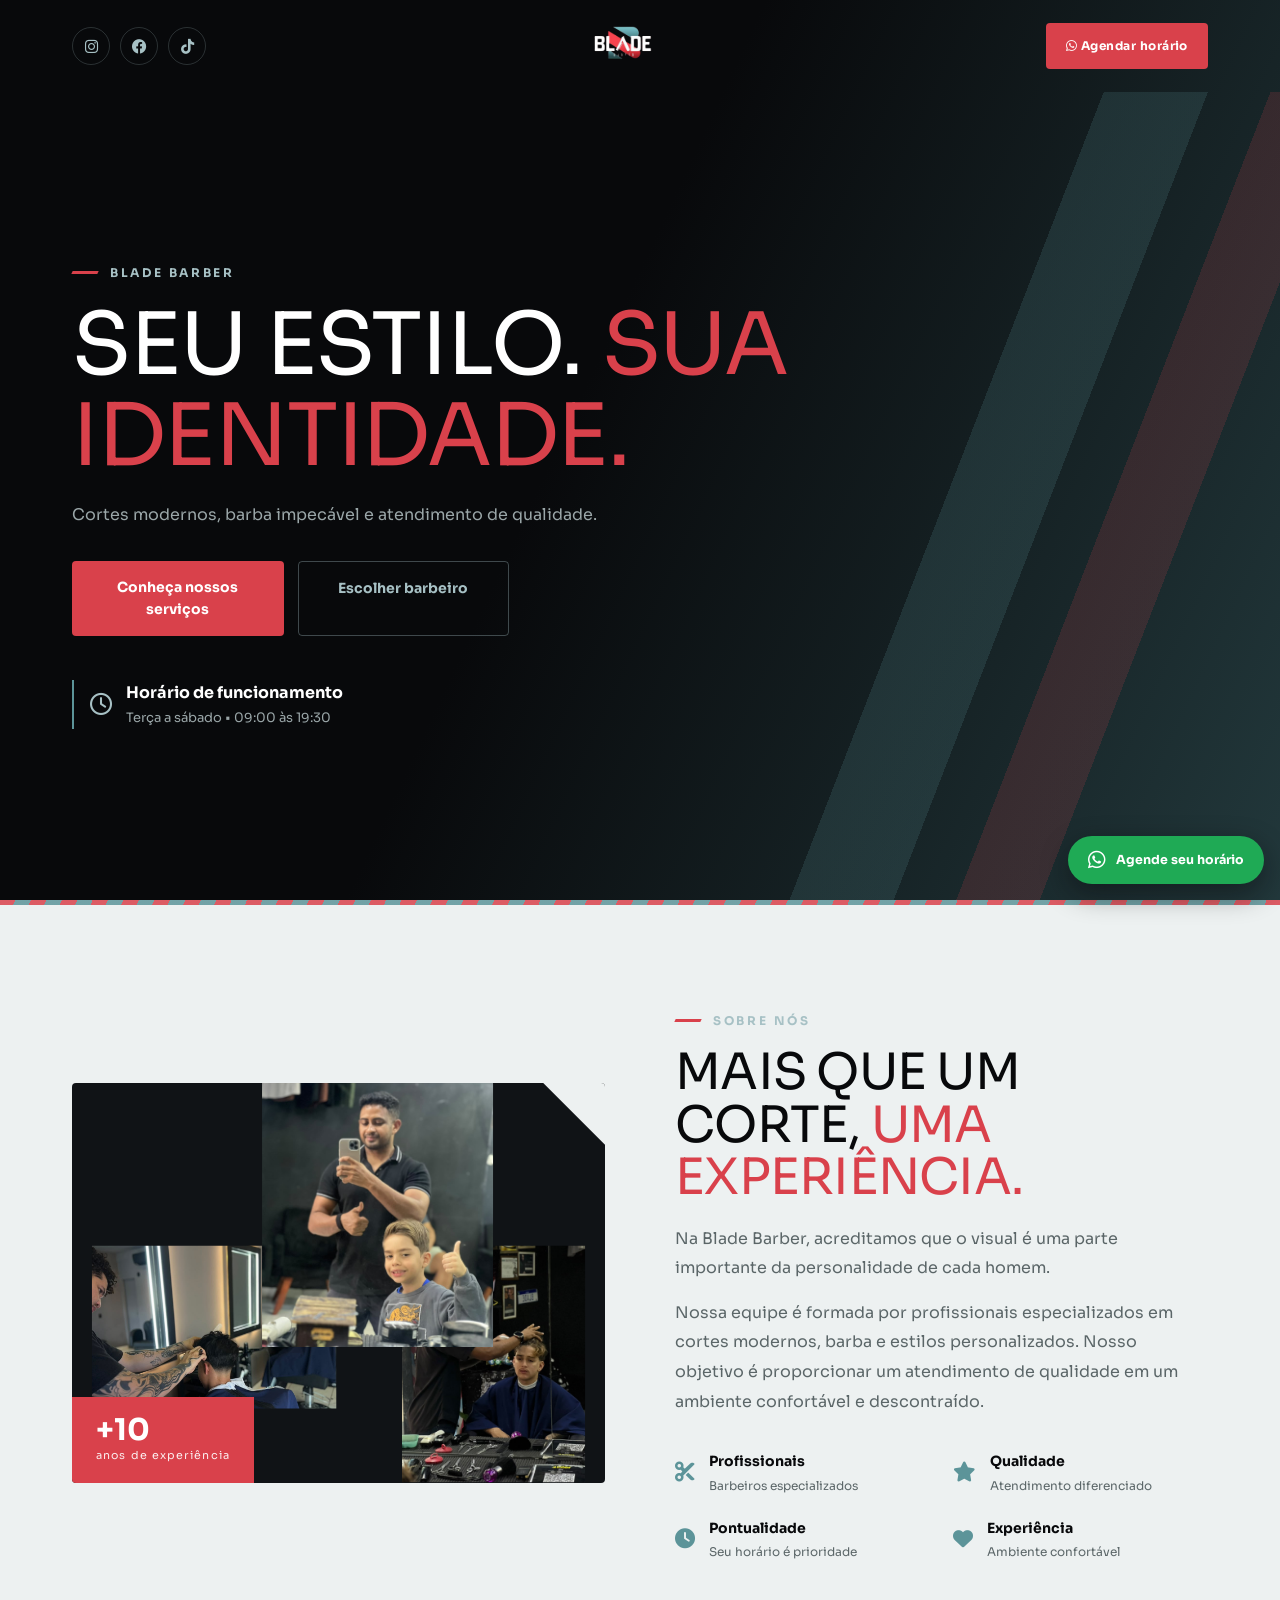
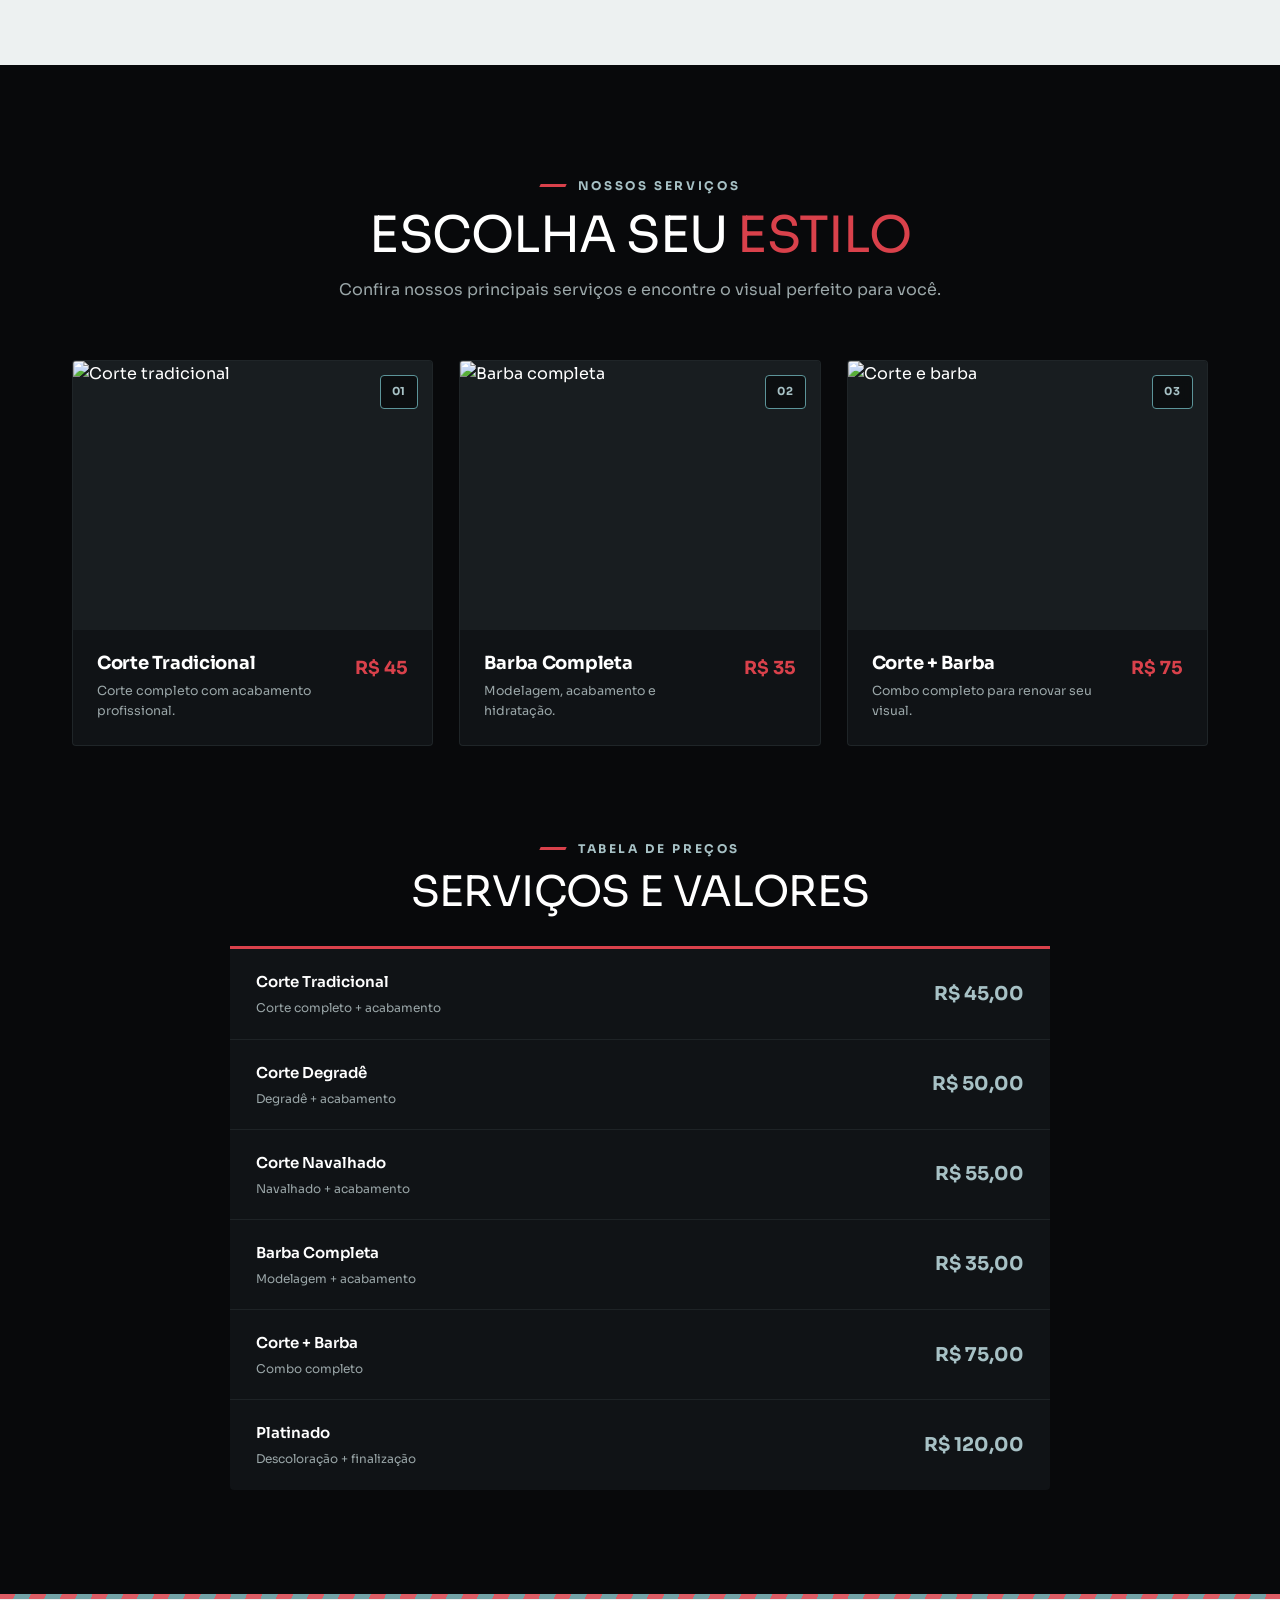
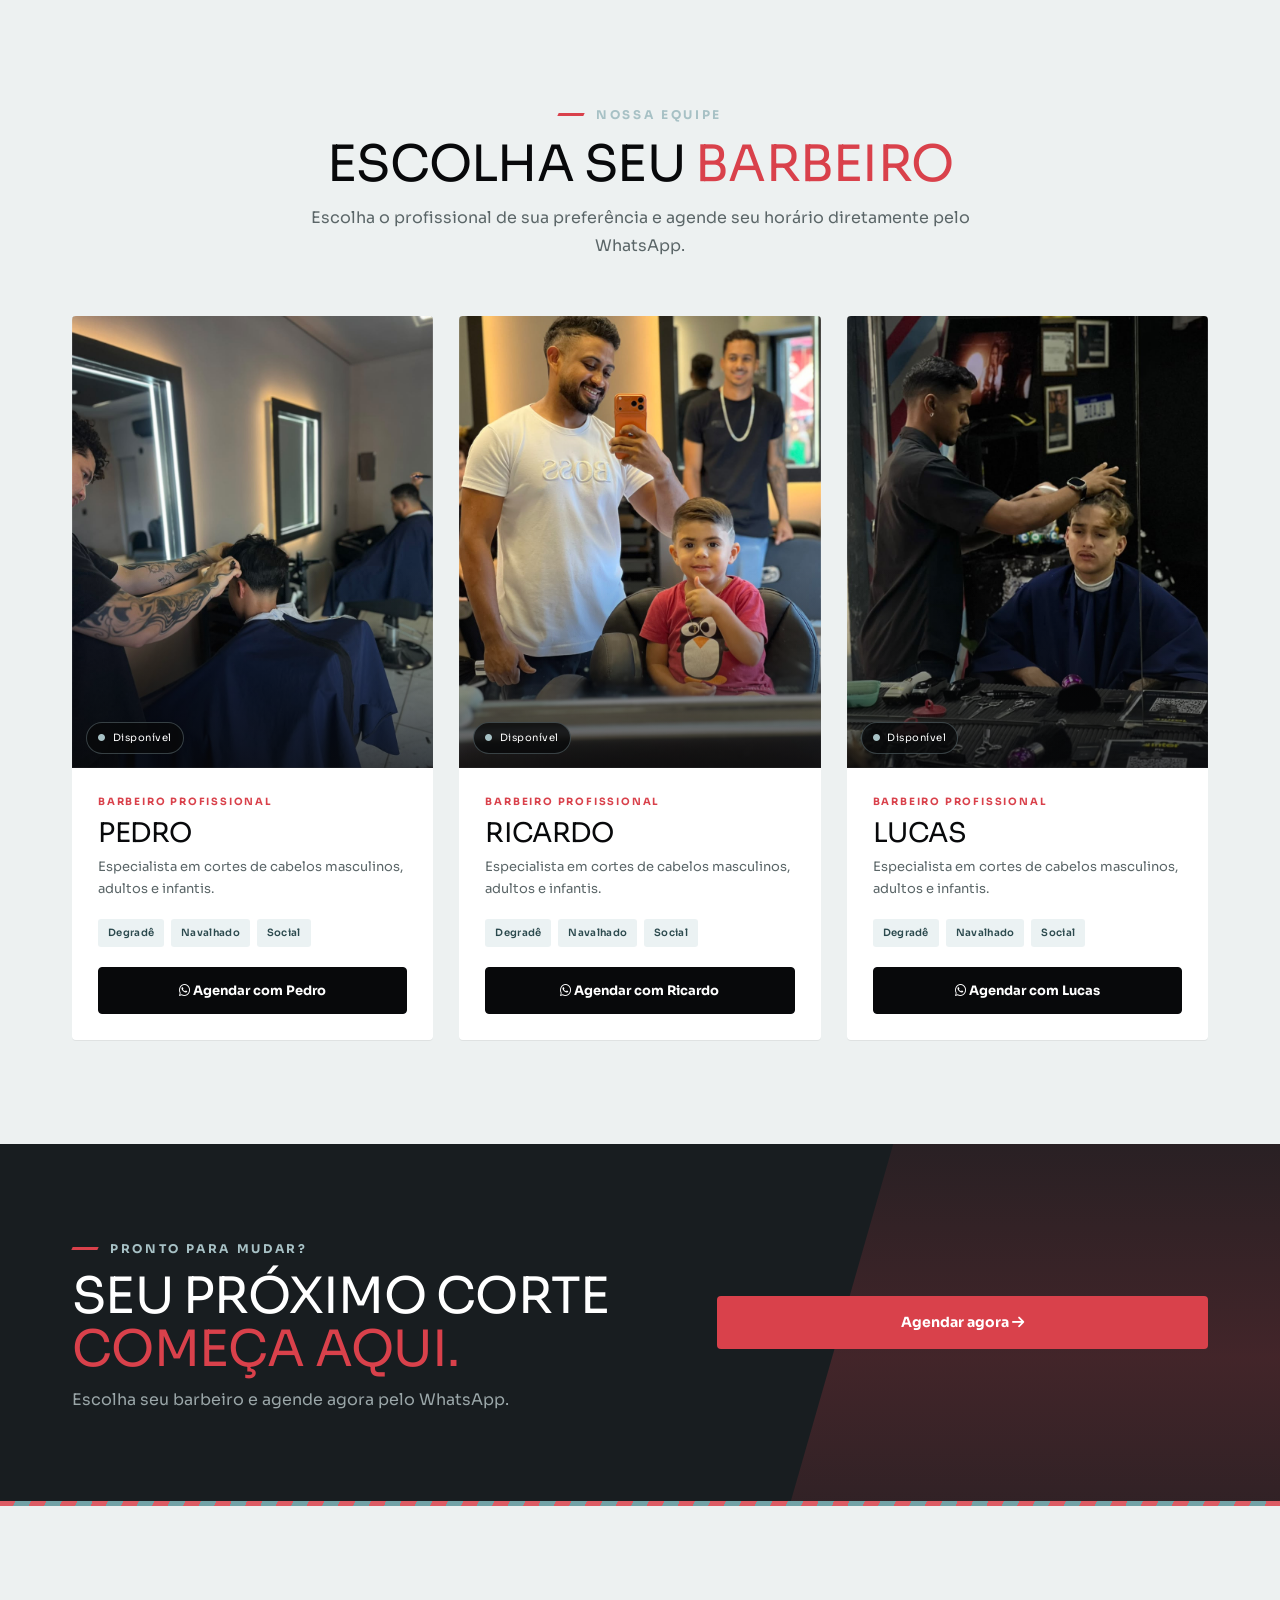
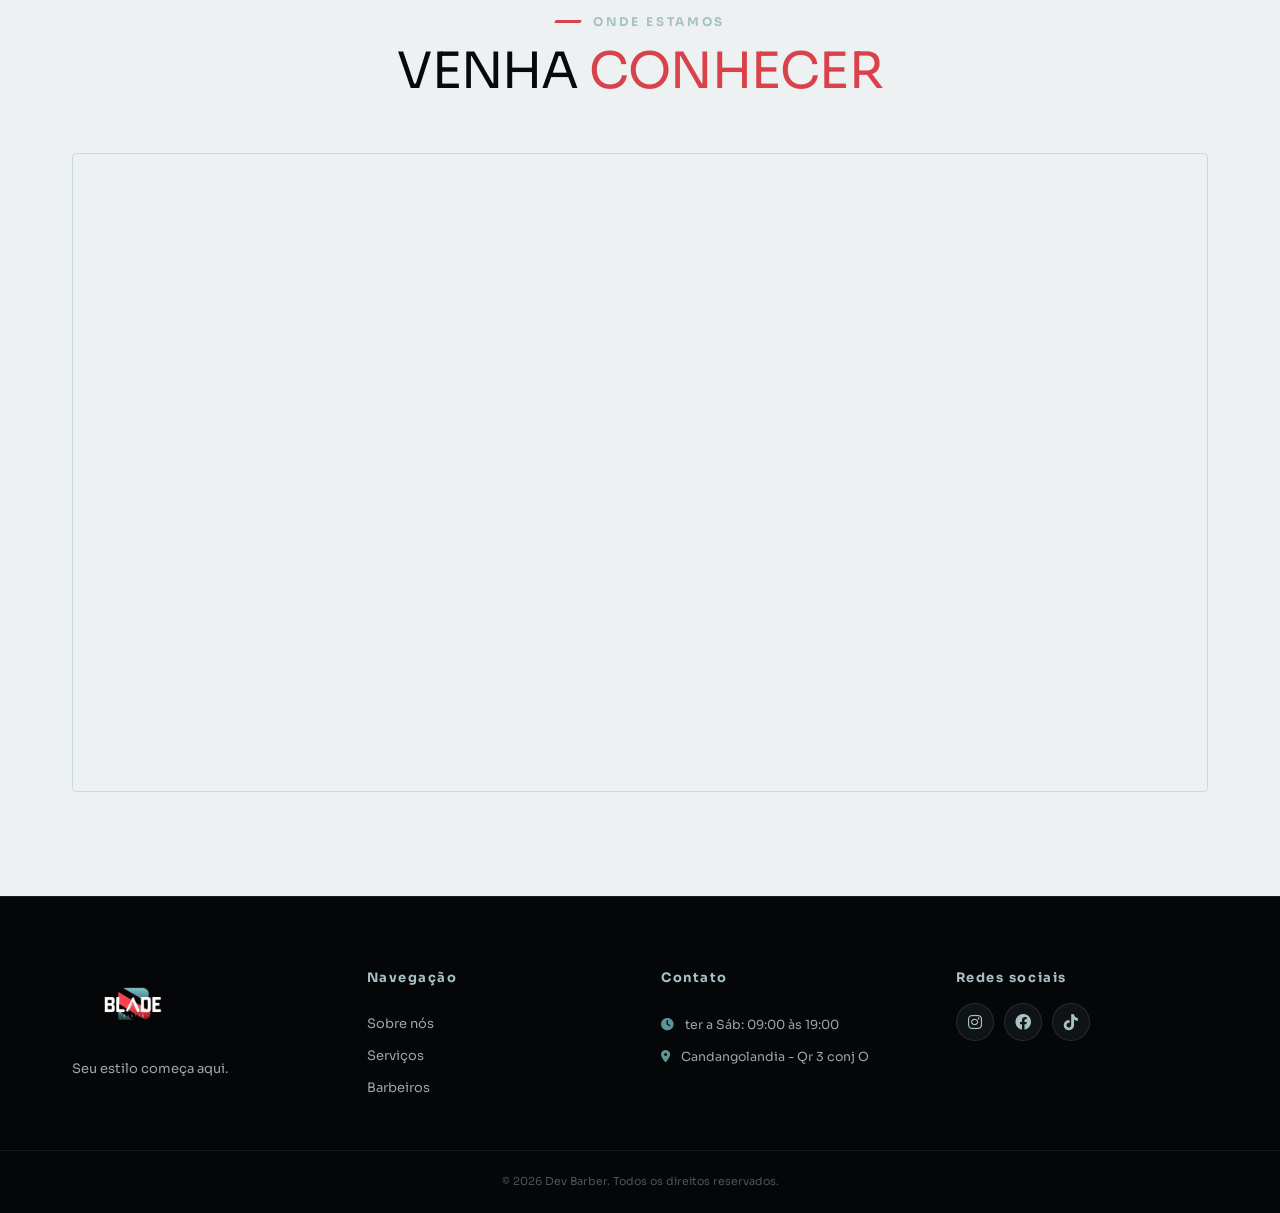
==== Barbearia/index.html @ 1ae08b5c "blade" ====
<!DOCTYPE html>
<html lang="pt-br">

<head>
    <meta charset="UTF-8">
    <meta name="viewport" content="width=device-width, initial-scale=1.0">

    <title>Blade Barber - Sua Barbearia</title>
    <link
        href="https://unpkg.com/aos@2.3.1/dist/aos.css"
        rel="stylesheet"
    >
    <link rel="preconnect" href="https://fonts.googleapis.com">
    <link rel="preconnect" href="https://fonts.gstatic.com" crossorigin>

    <link
        href="https://fonts.googleapis.com/css2?family=Sora:wght@300;400;500;600;700;800&display=swap"
        rel="stylesheet"
    >
    <link
        rel="stylesheet"
        href="https://cdnjs.cloudflare.com/ajax/libs/font-awesome/6.0.0-beta3/css/all.min.css"
    >

    <!-- CSS -->
    <link rel="stylesheet" href="style.css">
</head>

<body>

    <!-- ================= HEADER ================= -->

    <header class="bg-home">

        <nav class="header-content container">

            <!-- REDES SOCIAIS -->
            <div class="header-icons" data-aos="fade-down">

                <a href="#" aria-label="Instagram">
                    <i class="fa-brands fa-instagram"></i>
                </a>

                <a href="#" aria-label="Facebook">
                    <i class="fa-brands fa-facebook"></i>
                </a>

                <a href="#" aria-label="TikTok">
                    <i class="fa-brands fa-tiktok"></i>
                </a>

            </div>

            <!-- LOGO -->
            <div class="header-logo" data-aos="fade-down">

                <img
                    src="img/logo.svg"
                    alt="Logo Blade Barber"
                >

            </div>

            <!-- BOTÃO -->
            <a
                class="header-button"
                href="#barbeiros"
                data-aos="fade-down"
            >
                <i class="fa-brands fa-whatsapp"></i>
                Agendar horário
            </a>

        </nav>


        <!-- ================= HERO ================= -->

        <main class="hero container">

            <span
                class="hero-subtitle"
                data-aos="fade-up"
            >
                BLADE BARBER
            </span>

            <h1
                data-aos="fade-up"
                data-aos-delay="150"
            >
                SEU ESTILO.
                <span>SUA IDENTIDADE.</span>
            </h1>

            <p
                data-aos="fade-up"
                data-aos-delay="250"
            >
                Cortes modernos, barba impecável e atendimento de qualidade.
            </p>

            <div
                class="hero-buttons"
                data-aos="fade-up"
                data-aos-delay="350"
            >

                <a
                    href="#servicos"
                    class="button-primary"
                >
                    Conheça nossos serviços
                </a>

                <a
                    href="#barbeiros"
                    class="button-secondary"
                >
                    Escolher barbeiro
                </a>

            </div>


            <!-- HORÁRIO -->

            <div
                class="opening-hours"
                data-aos="fade-up"
                data-aos-delay="450"
            >

                <i class="fa-regular fa-clock"></i>

                <div>

                    <strong>
                        Horário de funcionamento
                    </strong>

                    <span>
                        Terça a sábado • 09:00 às 19:30
                    </span>

                </div>

            </div>

        </main>

    </header>


    <!-- ================= SOBRE NÓS ================= -->

    <section class="about" id="sobre">

        <div class="container about-content">

            <!-- IMAGEM -->

            <div
                class="about-image"
                data-aos="fade-right"
            >

                <img
                    src="img/imagens.svg"
                    alt="Interior da Blade Barber"
                >

                <div class="about-badge">

                    <strong>+10</strong>

                    <span>
                        anos de experiência
                    </span>

                </div>

            </div>


            <!-- TEXTO -->

            <div
                class="about-description"
                data-aos="fade-left"
            >

                <span class="section-tag">
                    SOBRE NÓS
                </span>

                <h2>
                    Mais que um corte,
                    <span>uma experiência.</span>
                </h2>

                <p>
                    Na Blade Barber, acreditamos que o visual é uma parte
                    importante da personalidade de cada homem.
                </p>

                <p>
                    Nossa equipe é formada por profissionais especializados
                    em cortes modernos, barba e estilos personalizados.
                    Nosso objetivo é proporcionar um atendimento de qualidade
                    em um ambiente confortável e descontraído.
                </p>


                <!-- BENEFÍCIOS -->

                <div class="about-features">

                    <div class="feature">

                        <i class="fa-solid fa-scissors"></i>

                        <div>
                            <strong>Profissionais</strong>
                            <span>Barbeiros especializados</span>
                        </div>

                    </div>


                    <div class="feature">

                        <i class="fa-solid fa-star"></i>

                        <div>
                            <strong>Qualidade</strong>
                            <span>Atendimento diferenciado</span>
                        </div>

                    </div>


                    <div class="feature">

                        <i class="fa-solid fa-clock"></i>

                        <div>
                            <strong>Pontualidade</strong>
                            <span>Seu horário é prioridade</span>
                        </div>

                    </div>


                    <div class="feature">

                        <i class="fa-solid fa-heart"></i>

                        <div>
                            <strong>Experiência</strong>
                            <span>Ambiente confortável</span>
                        </div>

                    </div>

                </div>

            </div>

        </div>

    </section>


    <!-- ================= SERVIÇOS ================= -->

    <section class="services" id="servicos">

        <div class="container">

            <div
                class="section-header"
                data-aos="fade-up"
            >

                <span class="section-tag">
                    NOSSOS SERVIÇOS
                </span>

                <h2>
                    Escolha seu <span>estilo</span>
                </h2>

                <p>
                    Confira nossos principais serviços e encontre o
                    visual perfeito para você.
                </p>

            </div>


            <!-- CARDS -->

            <div class="haircuts">

                <!-- CORTE 1 -->

                <article
                    class="haircut"
                    data-aos="fade-up"
                    data-aos-delay="100"
                >

                    <div class="haircut-image">

                        <img
                            src="assets/corte1.png"
                            alt="Corte tradicional"
                        >

                        <span class="service-number">
                            01
                        </span>

                    </div>

                    <div class="haircut-info">

                        <div>

                            <h3>
                                Corte Tradicional
                            </h3>

                            <p>
                                Corte completo com acabamento profissional.
                            </p>

                        </div>

                        <strong class="price">
                            R$ 45
                        </strong>

                    </div>

                </article>


                <!-- CORTE 2 -->

                <article
                    class="haircut"
                    data-aos="fade-up"
                    data-aos-delay="200"
                >

                    <div class="haircut-image">

                        <img
                            src="assets/corte2.png"
                            alt="Barba completa"
                        >

                        <span class="service-number">
                            02
                        </span>

                    </div>

                    <div class="haircut-info">

                        <div>

                            <h3>
                                Barba Completa
                            </h3>

                            <p>
                                Modelagem, acabamento e hidratação.
                            </p>

                        </div>

                        <strong class="price">
                            R$ 35
                        </strong>

                    </div>

                </article>


                <!-- CORTE 3 -->

                <article
                    class="haircut"
                    data-aos="fade-up"
                    data-aos-delay="300"
                >

                    <div class="haircut-image">

                        <img
                            src="assets/corte3.png"
                            alt="Corte e barba"
                        >

                        <span class="service-number">
                            03
                        </span>

                    </div>

                    <div class="haircut-info">

                        <div>

                            <h3>
                                Corte + Barba
                            </h3>

                            <p>
                                Combo completo para renovar seu visual.
                            </p>

                        </div>

                        <strong class="price">
                            R$ 75
                        </strong>

                    </div>

                </article>

            </div>


            <!-- ================= TABELA DE PREÇOS ================= -->

            <div
                class="price-section"
                data-aos="fade-up"
            >

                <div class="price-header">

                    <span class="section-tag">
                        TABELA DE PREÇOS
                    </span>

                    <h2>
                        Serviços e <span>valores</span>
                    </h2>

                </div>


                <div class="price-list">

                    <div class="price-item">

                        <div>
                            <strong>Corte Tradicional</strong>
                            <span>Corte completo + acabamento</span>
                        </div>

                        <strong>
                            R$ 45,00
                        </strong>

                    </div>


                    <div class="price-item">

                        <div>
                            <strong>Corte Degradê</strong>
                            <span>Degradê + acabamento</span>
                        </div>

                        <strong>
                            R$ 50,00
                        </strong>

                    </div>


                    <div class="price-item">

                        <div>
                            <strong>Corte Navalhado</strong>
                            <span>Navalhado + acabamento</span>
                        </div>

                        <strong>
                            R$ 55,00
                        </strong>

                    </div>


                    <div class="price-item">

                        <div>
                            <strong>Barba Completa</strong>
                            <span>Modelagem + acabamento</span>
                        </div>

                        <strong>
                            R$ 35,00
                        </strong>

                    </div>


                    <div class="price-item">

                        <div>
                            <strong>Corte + Barba</strong>
                            <span>Combo completo</span>
                        </div>

                        <strong>
                            R$ 75,00
                        </strong>

                    </div>


                    <div class="price-item">

                        <div>
                            <strong>Platinado</strong>
                            <span>Descoloração + finalização</span>
                        </div>

                        <strong>
                            R$ 120,00
                        </strong>

                    </div>

                </div>

            </div>

        </div>

    </section>


    <!-- ================= BARBEIROS ================= -->

    <section class="barbers" id="barbeiros">

        <div class="container">

            <div
                class="section-header"
                data-aos="fade-up"
            >

                <span class="section-tag">
                    NOSSA EQUIPE
                </span>

                <h2>
                    Escolha seu <span>barbeiro</span>
                </h2>

                <p>
                    Escolha o profissional de sua preferência e
                    agende seu horário diretamente pelo WhatsApp.
                </p>

            </div>


            <div class="barbers-grid">


                <!-- BARBEIRO PEDRO -->

                <article
                    class="barber-card"
                    data-aos="fade-up"
                    data-aos-delay="100"
                >

                    <div class="barber-photo">

                        <img
                            src="img/pedro.svg"
                            alt="Barbeiro Pedro"
                        >

                        <span class="barber-status">
                            <i class="fa-solid fa-circle"></i>
                            Disponível
                        </span>

                    </div>


                    <div class="barber-info">

                        <span class="barber-role">
                            BARBEIRO PROFISSIONAL
                        </span>

                        <h3>
                            Pedro
                        </h3>

                        <p>
                            Especialista em cortes de cabelos masculinos, adultos e infantis.
                        </p>


                        <div class="barber-specialties">

                            <span>Degradê</span>
                            <span>Navalhado</span>
                            <span>Social</span>

                        </div>


                        <button
                            class="whatsapp-barber"
                            data-barber="Pedro Oliveira"
                            data-phone="5561999999999"
                        >

                            <i class="fa-brands fa-whatsapp"></i>

                            Agendar com Pedro

                        </button>

                    </div>

                </article>


                <!-- BARBEIRO RICARDO -->

                <article
                    class="barber-card"
                    data-aos="fade-up"
                    data-aos-delay="200"
                >

                    <div class="barber-photo">

                        <img
                            src="img/ricardo.svg"
                            alt="Barbeiro Ricardo"
                        >

                        <span class="barber-status">
                            <i class="fa-solid fa-circle"></i>
                            Disponível
                        </span>

                    </div>


                    <div class="barber-info">

                        <span class="barber-role">
                            BARBEIRO PROFISSIONAL
                        </span>

                        <h3>
                            Ricardo
                        </h3>

                        <p>
                            Especialista em cortes de cabelos masculinos, adultos e infantis.
                        </p>


                        <div class="barber-specialties">

                            <span>Degradê</span>
                            <span>Navalhado</span>
                            <span>Social</span>

                        </div>


                        <button
                            class="whatsapp-barber"
                            data-barber="Ricardo"
                            data-phone="5561988888888"
                        >

                            <i class="fa-brands fa-whatsapp"></i>

                            Agendar com Ricardo

                        </button>

                    </div>

                </article>


                <!-- BARBEIRO LUCAS -->

                <article
                    class="barber-card"
                    data-aos="fade-up"
                    data-aos-delay="300"
                >

                    <div class="barber-photo">

                        <img
                            src="img/lucas.svg"
                            alt="Barbeiro Lucas"
                        >

                        <span class="barber-status">
                            <i class="fa-solid fa-circle"></i>
                            Disponível
                        </span>

                    </div>


                    <div class="barber-info">

                        <span class="barber-role">
                            BARBEIRO PROFISSIONAL
                        </span>

                        <h3>
                            Lucas
                        </h3>

                        <p>
                            Especialista em cortes de cabelos masculinos, adultos e infantis.
                        </p>


                        <div class="barber-specialties">

                           <span>Degradê</span>
                            <span>Navalhado</span>
                            <span>Social</span>

                        </div>


                        <button
                            class="whatsapp-barber"
                            data-barber="Lucas"
                            data-phone="5561977777777"
                        >

                            <i class="fa-brands fa-whatsapp"></i>

                            Agendar com Lucas

                        </button>

                    </div>

                </article>

            </div>

        </div>

    </section>


    <!-- ================= CTA ================= -->

    <section class="cta">

        <div class="container cta-content">

            <div>

                <span class="section-tag">
                    PRONTO PARA MUDAR?
                </span>

                <h2>
                    Seu próximo corte
                    <span>começa aqui.</span>
                </h2>

                <p>
                    Escolha seu barbeiro e agende agora pelo WhatsApp.
                </p>

            </div>


            <a
                href="#barbeiros"
                class="button-primary"
            >
                Agendar agora
                <i class="fa-solid fa-arrow-right"></i>
            </a>

        </div>

    </section>


    <!-- ================= LOCALIZAÇÃO ================= -->

    <section class="location">

        <div class="container">

            <div class="section-header">

                <span class="section-tag">
                    ONDE ESTAMOS
                </span>

                <h2>
                    Venha <span>conhecer</span>
                </h2>

            </div>


            <div class="map-container">

                <iframe src="https://www.google.com/maps/embed?pb=!1m18!1m12!1m3!1d1919.0463988180907!2d-47.953640155404585!3d-15.85171932758101!2m3!1f0!2f0!3f0!3m2!1i1024!2i768!4f13.1!3m3!1m2!1s0x935a2fc8156b3ad1%3A0x22a0ad61161d2fad!2sBarbeariaBlade!5e0!3m2!1spt-BR!2sbr!4v1789928545583!5m2!1spt-BR!2sbr" width="600" height="450" style="border:0;" allowfullscreen="" loading="lazy" referrerpolicy="strict-origin-when-cross-origin"></iframe>
            </div>

        </div>

    </section>


    <!-- ================= FOOTER ================= -->

    <footer class="footer">

        <div class="footer-content container">

            <!-- MARCA -->

            <div class="footer-brand">

                <img
                    src="img/logo.svg"
                    alt="Logo Dev Barber"
                >

                <p>
                    Seu estilo começa aqui.
                </p>

            </div>


            <!-- NAVEGAÇÃO -->

            <div class="footer-links">

                <h3>
                    Navegação
                </h3>

                <a href="#sobre">
                    Sobre nós
                </a>

                <a href="#servicos">
                    Serviços
                </a>

                <a href="#barbeiros">
                    Barbeiros
                </a>

            </div>


            <!-- CONTATO -->

            <div class="footer-contact">

                <h3>
                    Contato
                </h3>

                <span>
                    <i class="fa-solid fa-clock"></i>
                    ter a Sáb: 09:00 às 19:00
                </span>

                <span>
                    <i class="fa-solid fa-location-dot"></i>
                    Candangolandia - Qr 3 conj O
                </span>

            </div>


            <!-- REDES SOCIAIS -->

            <div class="footer-social">

                <h3>
                    Redes sociais
                </h3>

                <div>

                    <a
                        href="#"
                        aria-label="Instagram"
                    >
                        <i class="fa-brands fa-instagram"></i>
                    </a>

                    <a
                        href="#"
                        aria-label="Facebook"
                    >
                        <i class="fa-brands fa-facebook"></i>
                    </a>

                    <a
                        href="#"
                        aria-label="TikTok"
                    >
                        <i class="fa-brands fa-tiktok"></i>
                    </a>

                </div>

            </div>

        </div>


        <div class="footer-bottom">

            <p>
                © 2026 Dev Barber. Todos os direitos reservados.
            </p>

        </div>

    </footer>


    <!-- ================= WHATSAPP FLUTUANTE ================= -->

    <a
        href="#barbeiros"
        class="btn-whatsapp"
        aria-label="Agendar horário"
    >

        <i class="fa-brands fa-whatsapp"></i>

        <span>
            Agende seu horário
        </span>

    </a>


    <!-- ================= AOS ================= -->

    <script src="https://unpkg.com/aos@2.3.1/dist/aos.js"></script>

    <!-- SEU JAVASCRIPT -->
    <script src="script.js"></script>

</body>

</html>
---- Barbearia/style.css ----
/* =========================================================
   BLADE BARBER — CSS
   Paleta extraída da logo: preto, teal acinzentado,
   vermelho coral e branco.

   No <head> do HTML, adicione:

   <meta name="viewport"
         content="width=device-width, initial-scale=1, viewport-fit=cover">

   <link rel="preconnect" href="https://fonts.googleapis.com">
   <link rel="preconnect" href="https://fonts.gstatic.com" crossorigin>
   <link href="https://fonts.googleapis.com/css2?family=Archivo+Black&family=Sora:wght@300;400;600;700&display=swap"
         rel="stylesheet">
========================================================= */

/* =========================
   TOKENS
========================= */

:root {
  /* Retiradas da logo */
  --preto: #08090b;        /* fundo base */
  --preto-2: #101316;      /* cards escuros */
  --carvao: #181d20;       /* elevação */
  --teal: #5c9499;         /* lâmina / forma teal */
  --teal-claro: #a7c1c5;   /* brilho da lâmina */
  --teal-escuro: #2c4a4e;
  --vermelho: #d9414b;     /* faixa vermelha */
  --vermelho-2: #a62f38;
  --branco: #ffffff;
  --claro: #edf1f1;        /* seções claras: branco com sopro de teal */
  --cinza: #9aa6a8;        /* texto secundário no escuro */
  --cinza-2: #5b6668;      /* texto secundário no claro */

  /* Aliases dos nomes antigos, pra nada quebrar */
  --azul: var(--preto);
  --azul-2: var(--preto-2);
  --cinza-claro: var(--claro);

  /* Tipografia */
  --display: "Archivo Black", "Sora", sans-serif;
  --texto: "Sora", system-ui, sans-serif;

  /* Layout */
  --gutter: clamp(16px, 5vw, 32px);
  --raio: 4px;

  /* Proporção das áreas de imagem */
  --ratio-sobre: 4 / 3;
  --ratio-corte: 4 / 3;
  --ratio-barbeiro: 4 / 5;
  --ratio-mapa: 16 / 9;
}

/* =========================
   RESET
========================= */

*,
*::before,
*::after {
  margin: 0;
  padding: 0;
  box-sizing: border-box;
}

html {
  scroll-behavior: smooth;
  -webkit-text-size-adjust: 100%;
}

body {
  font-family: var(--texto);
  font-weight: 400;
  background: var(--preto);
  color: var(--branco);
  overflow-x: hidden;
  overflow-wrap: break-word;
  line-height: 1.6;
}

h1, h2, h3 {
  font-family: var(--display);
  font-weight: 400;
  line-height: 1.05;
  letter-spacing: -0.015em;
}

img, svg, video, iframe {
  display: block;
  max-width: 100%;
}

img, video {
  height: auto;
}

a {
  text-decoration: none;
  color: inherit;
}

button {
  font-family: inherit;
}

::selection {
  background: var(--vermelho);
  color: var(--branco);
}

a:focus-visible,
button:focus-visible {
  outline: 2px solid var(--teal-claro);
  outline-offset: 3px;
}

/* =========================
   CONTAINER
========================= */

.container {
  width: min(100%, 1200px);
  margin-inline: auto;
  padding-inline: var(--gutter);
  padding-inline: max(var(--gutter), env(safe-area-inset-left), env(safe-area-inset-right));
}

/* =========================
   HEADER
========================= */

.bg-home {
  position: relative;
  min-height: 100vh;
  min-height: 100svh;
  background:
    linear-gradient(115deg, rgba(8, 9, 11, 0.94) 45%, rgba(44, 74, 78, 0.72) 100%),
    url("assets/bg.jpg") center / cover no-repeat;
}

.header-content {
  position: relative;
  z-index: 2;
  min-height: clamp(70px, 10vw, 92px);
  display: flex;
  align-items: center;
  justify-content: space-between;
  flex-wrap: wrap;
  gap: clamp(8px, 2vw, 20px);
  padding-top: env(safe-area-inset-top);
}

/* =========================
   LOGO
   A altura manda, a largura é livre:
   serve pra logo alta, larga ou quadrada.
========================= */

.header-logo {
  display: flex;
  align-items: center;
  min-width: 0;
  flex: 0 1 auto;
}

.header-logo img {
  height: clamp(36px, 8vw, 72px);
  width: auto;
  max-width: min(45vw, 220px);
  object-fit: contain;
}

/* =========================
   ICONES
========================= */

.header-icons {
  display: flex;
  align-items: center;
  gap: clamp(6px, 1.5vw, 10px);
}

.header-icons a {
  width: clamp(34px, 9vw, 38px);
  height: clamp(34px, 9vw, 38px);
  display: flex;
  align-items: center;
  justify-content: center;
  border-radius: 50%;
  border: 1px solid rgba(167, 193, 197, 0.22);
  color: var(--teal-claro);
  font-size: clamp(12px, 3vw, 15px);
  transition: color 0.25s, border-color 0.25s, background 0.25s;
}

.header-icons a:hover {
  background: var(--teal-escuro);
  border-color: var(--teal);
  color: var(--branco);
}

/* =========================
   BOTÃO HEADER
========================= */

.header-button {
  padding: clamp(10px, 2vw, 13px) clamp(12px, 3vw, 20px);
  background: var(--vermelho);
  border-radius: var(--raio);
  font-size: clamp(10px, 2.6vw, 12px);
  font-weight: 700;
  letter-spacing: 0.04em;
  white-space: nowrap;
  transition: background 0.25s;
}

.header-button:hover {
  background: var(--vermelho-2);
}

/* =========================
   HERO
========================= */

.hero {
  position: relative;
  z-index: 1;
  min-height: calc(100svh - clamp(70px, 10vw, 92px));
  display: flex;
  flex-direction: column;
  justify-content: center;
  align-items: flex-start;
  padding-block: clamp(40px, 8vw, 80px);
}

/* Lâmina: faixa diagonal da logo, discreta, atrás do texto */
.hero::before {
  content: "";
  position: absolute;
  inset: 0 -20% 0 45%;
  background: linear-gradient(
    100deg,
    transparent 0 42%,
    rgba(92, 148, 153, 0.18) 42% 52%,
    transparent 52% 58%,
    rgba(217, 65, 75, 0.16) 58% 66%,
    transparent 66%
  );
  transform: skewX(-12deg);
  pointer-events: none;
  z-index: -1;
}

/* Marca diagonal antes das legendas — eco do corte da logo */
.hero-subtitle,
.section-tag {
  display: inline-flex;
  align-items: center;
  gap: 12px;
  color: var(--teal-claro);
  font-size: clamp(11px, 2.5vw, 12px);
  font-weight: 700;
  letter-spacing: 0.22em;
}

.hero-subtitle::before,
.section-tag::before {
  content: "";
  width: 26px;
  height: 3px;
  background: var(--vermelho);
  transform: skewX(-25deg);
  flex-shrink: 0;
}

.hero h1 {
  max-width: 14ch;
  margin: 18px 0 20px;
  font-size: clamp(38px, 9vw, 86px);
  text-transform: uppercase;
}

.hero h1 span,
.section-header h2 span,
.about-description h2 span,
.cta h2 span {
  color: var(--vermelho);
}

.hero p {
  max-width: 54ch;
  color: var(--cinza);
  font-size: clamp(14px, 3.4vw, 16px);
  line-height: 1.75;
}

.hero-buttons {
  display: flex;
  gap: 14px;
  flex-wrap: wrap;
  margin-top: 32px;
}

.button-primary,
.button-secondary {
  padding: 15px 26px;
  border-radius: var(--raio);
  font-weight: 700;
  font-size: 14px;
  text-align: center;
  flex: 1 1 200px;
  transition: background 0.25s, border-color 0.25s, color 0.25s;
}

.button-primary {
  background: var(--vermelho);
  color: var(--branco);
}

.button-primary:hover {
  background: var(--vermelho-2);
}

.button-secondary {
  border: 1px solid rgba(167, 193, 197, 0.35);
  color: var(--teal-claro);
}

.button-secondary:hover {
  border-color: var(--teal-claro);
  background: rgba(92, 148, 153, 0.12);
  color: var(--branco);
}

.opening-hours {
  display: flex;
  align-items: center;
  gap: 14px;
  margin-top: clamp(28px, 5vw, 44px);
  padding-left: 16px;
  border-left: 2px solid var(--teal);
}

.opening-hours i {
  color: var(--teal-claro);
  font-size: 22px;
  flex-shrink: 0;
}

.opening-hours div {
  display: flex;
  flex-direction: column;
  gap: 3px;
}

.opening-hours span {
  color: var(--cinza);
  font-size: 13px;
}

/* Celular deitado */
@media (orientation: landscape) and (max-height: 520px) {
  .bg-home,
  .hero {
    min-height: auto;
  }
}

/* =========================
   SEÇÕES
========================= */

.about,
.services,
.barbers,
.location {
  position: relative;
  padding-block: clamp(60px, 10vw, 104px);
}

/* Fita diagonal no topo das seções: o corte da lâmina */
.about::before,
.barbers::before,
.location::before {
  content: "";
  position: absolute;
  inset: 0 0 auto 0;
  height: 5px;
  background: repeating-linear-gradient(
    115deg,
    var(--vermelho) 0 14px,
    var(--teal) 14px 28px
  );
  opacity: 0.85;
}

/* =========================
   SOBRE
========================= */

.about {
  background: var(--claro);
  color: var(--preto);
}

.about-content {
  display: grid;
  grid-template-columns: repeat(auto-fit, minmax(min(330px, 100%), 1fr));
  gap: clamp(35px, 6vw, 70px);
  align-items: center;
}

/* Imagem aceita qualquer proporção de foto */
.about-image {
  position: relative;
  width: 100%;
  aspect-ratio: var(--ratio-sobre);
  overflow: hidden;
  border-radius: var(--raio);
  background: var(--preto-2);
}

.about-image img {
  width: 100%;
  height: 100%;
  object-fit: cover;
  /* ajuste individual: <img style="--pos: center top"> */
  object-position: var(--pos, center);
}

/* Canto cortado em diagonal, igual ao mark da logo */
.about-image::after {
  content: "";
  position: absolute;
  top: -1px;
  right: -1px;
  width: clamp(60px, 12%, 110px);
  aspect-ratio: 1;
  background: var(--claro);
  clip-path: polygon(100% 0, 100% 100%, 0 0);
}

.about-badge {
  position: absolute;
  bottom: 0;
  left: 0;
  max-width: 100%;
  padding: clamp(12px, 2.5vw, 18px) clamp(16px, 3vw, 24px);
  background: var(--vermelho);
  color: var(--branco);
  display: flex;
  flex-direction: column;
  gap: 2px;
}

.about-badge strong {
  font-family: var(--display);
  font-size: clamp(22px, 5vw, 30px);
  line-height: 1;
}

.about-badge span {
  font-size: clamp(10px, 2.4vw, 11px);
  letter-spacing: 0.1em;
  opacity: 0.9;
}

.about-description h2 {
  margin: 16px 0 20px;
  font-size: clamp(28px, 6vw, 50px);
  text-transform: uppercase;
}

.about-description p {
  color: var(--cinza-2);
  line-height: 1.85;
  margin-bottom: 15px;
  max-width: 62ch;
}

.about-features {
  display: grid;
  grid-template-columns: repeat(auto-fit, minmax(min(200px, 100%), 1fr));
  gap: 22px;
  margin-top: 34px;
}

.feature {
  display: flex;
  gap: 14px;
  align-items: center;
}

.feature i {
  color: var(--teal);
  font-size: 20px;
  flex-shrink: 0;
}

.feature div {
  display: flex;
  flex-direction: column;
  gap: 3px;
  min-width: 0;
}

.feature strong {
  font-weight: 700;
  font-size: 14px;
}

.feature span {
  color: var(--cinza-2);
  font-size: 12px;
}

/* =========================
   SERVIÇOS
========================= */

.services {
  background: var(--preto);
}

.section-header {
  text-align: center;
  max-width: 660px;
  margin: 0 auto clamp(38px, 6vw, 56px);
}

.section-header h2 {
  font-size: clamp(28px, 6vw, 50px);
  margin: 14px 0;
  text-transform: uppercase;
}

.section-header p {
  color: var(--cinza);
  line-height: 1.75;
}

/* 3, 2 ou 1 coluna automaticamente */
.haircuts {
  display: grid;
  grid-template-columns: repeat(auto-fit, minmax(min(280px, 100%), 1fr));
  gap: clamp(18px, 3vw, 26px);
}

.haircut {
  background: var(--preto-2);
  border: 1px solid rgba(167, 193, 197, 0.1);
  border-radius: var(--raio);
  overflow: hidden;
  display: flex;
  flex-direction: column;
  transition: border-color 0.3s;
}

.haircut:hover {
  border-color: var(--teal);
}

.haircut-image {
  position: relative;
  width: 100%;
  aspect-ratio: var(--ratio-corte);
  overflow: hidden;
  background: var(--carvao);
}

.haircut-image img {
  width: 100%;
  height: 100%;
  object-fit: cover;
  object-position: var(--pos, center);
  transition: transform 0.6s ease;
}

.haircut:hover .haircut-image img {
  transform: scale(1.05);
}

.service-number {
  position: absolute;
  top: 14px;
  right: 14px;
  padding: 7px 11px;
  background: rgba(8, 9, 11, 0.7);
  backdrop-filter: blur(6px);
  border: 1px solid var(--teal);
  color: var(--teal-claro);
  border-radius: var(--raio);
  font-size: 11px;
  font-weight: 700;
  letter-spacing: 0.08em;
}

.haircut-info {
  padding: clamp(18px, 4vw, 24px);
  display: flex;
  flex-wrap: wrap;
  justify-content: space-between;
  align-items: flex-start;
  gap: 10px 16px;
  flex: 1;
}

.haircut-info > div {
  min-width: 0;
  flex: 1 1 180px;
}

.haircut-info h3 {
  font-family: var(--texto);
  font-weight: 700;
  font-size: clamp(16px, 4vw, 18px);
  margin-bottom: 8px;
}

.haircut-info p {
  color: var(--cinza);
  font-size: 12.5px;
  line-height: 1.6;
}

.price {
  font-family: var(--display);
  font-size: 18px;
  color: var(--vermelho);
  white-space: nowrap;
}

/* =========================
   TABELA DE PREÇOS
========================= */

.price-section {
  margin: clamp(52px, 9vw, 86px) auto 0;
  max-width: 820px;
}

.price-header {
  text-align: center;
  margin-bottom: 32px;
}

.price-header h2 {
  margin-top: 12px;
  font-size: clamp(26px, 5.5vw, 42px);
  text-transform: uppercase;
}

.price-list {
  background: var(--preto-2);
  border-top: 3px solid var(--vermelho);
  border-radius: 0 0 var(--raio) var(--raio);
  overflow: hidden;
}

.price-item {
  display: flex;
  flex-wrap: wrap;
  justify-content: space-between;
  align-items: center;
  gap: 8px 20px;
  padding: clamp(16px, 3.5vw, 21px) clamp(16px, 4vw, 26px);
  border-bottom: 1px solid rgba(167, 193, 197, 0.09);
  transition: background 0.25s;
}

.price-item:last-child {
  border-bottom: 0;
}

.price-item:hover {
  background: rgba(92, 148, 153, 0.07);
}

.price-item div {
  display: flex;
  flex-direction: column;
  gap: 4px;
  min-width: 0;
  flex: 1 1 200px;
}

.price-item div strong {
  font-weight: 600;
  font-size: 15px;
}

.price-item span {
  color: var(--cinza);
  font-size: clamp(10px, 2.6vw, 12px);
}

.price-item > strong {
  font-family: var(--display);
  font-size: 19px;
  color: var(--teal-claro);
  white-space: nowrap;
}

/* =========================
   BARBEIROS
========================= */

.barbers {
  background: var(--claro);
  color: var(--preto);
}

.barbers .section-header p {
  color: var(--cinza-2);
}

.barbers-grid {
  display: grid;
  grid-template-columns: repeat(auto-fit, minmax(min(290px, 100%), 1fr));
  gap: clamp(18px, 3vw, 26px);
}

.barber-card {
  background: var(--branco);
  border-radius: var(--raio);
  overflow: hidden;
  box-shadow: 0 1px 0 rgba(8, 9, 11, 0.06);
  display: flex;
  flex-direction: column;
}

/* Foto: retrato, paisagem ou quadrada, sempre correta */
.barber-photo {
  position: relative;
  width: 100%;
  aspect-ratio: var(--ratio-barbeiro);
  overflow: hidden;
  background: var(--preto-2);
}

.barber-photo img {
  width: 100%;
  height: 100%;
  object-fit: cover;
  /* topo priorizado: não corta o rosto */
  object-position: var(--pos, center top);
}

.barber-photo::after {
  content: "";
  position: absolute;
  inset: auto 0 0 0;
  height: 45%;
  background: linear-gradient(transparent, rgba(8, 9, 11, 0.75));
  pointer-events: none;
}

.barber-status {
  position: absolute;
  left: 14px;
  bottom: 14px;
  z-index: 1;
  max-width: calc(100% - 28px);
  padding: 7px 11px;
  background: rgba(8, 9, 11, 0.8);
  border: 1px solid rgba(167, 193, 197, 0.3);
  color: var(--branco);
  border-radius: 20px;
  font-size: 10px;
  letter-spacing: 0.05em;
  display: flex;
  align-items: center;
  gap: 7px;
}

.barber-status i {
  color: var(--teal-claro);
  font-size: 7px;
}

.barber-info {
  padding: clamp(20px, 4vw, 26px);
  display: flex;
  flex-direction: column;
  flex: 1;
}

.barber-role {
  color: var(--vermelho);
  font-size: 10px;
  font-weight: 700;
  letter-spacing: 0.18em;
}

.barber-info h3 {
  margin: 9px 0;
  font-size: clamp(21px, 5vw, 27px);
  text-transform: uppercase;
}

.barber-info p {
  color: var(--cinza-2);
  font-size: 13px;
  line-height: 1.65;
}

.barber-specialties {
  display: flex;
  flex-wrap: wrap;
  gap: 7px;
  margin: 20px 0;
}

.barber-specialties span {
  padding: 6px 10px;
  background: rgba(92, 148, 153, 0.12);
  color: var(--teal-escuro);
  border-radius: 3px;
  font-size: 10px;
  font-weight: 600;
  letter-spacing: 0.03em;
}

/* Botão WhatsApp do barbeiro: sóbrio, verde só no hover */
.whatsapp-barber {
  width: 100%;
  margin-top: auto;
  padding: 14px;
  border: 1px solid var(--preto);
  background: var(--preto);
  color: var(--branco);
  border-radius: var(--raio);
  cursor: pointer;
  font-weight: 700;
  font-size: 13px;
  transition: background 0.25s, border-color 0.25s;
}

.whatsapp-barber:hover {
  background: #1faa55;
  border-color: #1faa55;
}

/* =========================
   CTA
========================= */

.cta {
  position: relative;
  overflow: hidden;
  padding-block: clamp(58px, 9vw, 88px);
  background: var(--carvao);
}

/* Faixa diagonal vermelha no fundo */
.cta::before {
  content: "";
  position: absolute;
  inset: -40% -10% auto auto;
  width: 45%;
  height: 200%;
  background: linear-gradient(
    transparent,
    rgba(217, 65, 75, 0.22),
    transparent
  );
  transform: skewX(-16deg);
  pointer-events: none;
}

.cta-content {
  position: relative;
  display: flex;
  flex-wrap: wrap;
  justify-content: space-between;
  align-items: center;
  gap: clamp(20px, 4vw, 34px);
}

.cta-content > div {
  flex: 1 1 320px;
  min-width: 0;
}

.cta h2 {
  font-size: clamp(26px, 6vw, 50px);
  margin: 12px 0;
  text-transform: uppercase;
}

.cta p {
  color: var(--cinza);
}

/* =========================
   LOCALIZAÇÃO
========================= */

.location {
  background: var(--claro);
  color: var(--preto);
}

.map-container {
  width: 100%;
  aspect-ratio: var(--ratio-mapa);
  overflow: hidden;
  border-radius: var(--raio);
  border: 1px solid rgba(92, 148, 153, 0.25);
}

.map-container iframe {
  width: 100%;
  height: 100%;
  border: 0;
  filter: grayscale(0.35) contrast(1.05);
}

@media (max-width: 700px) {
  .map-container {
    aspect-ratio: 4 / 3;
  }
}

/* =========================
   FOOTER
========================= */

.footer {
  background: #050607;
  border-top: 1px solid rgba(167, 193, 197, 0.12);
  padding-top: clamp(50px, 8vw, 74px);
}

.footer-content {
  display: grid;
  grid-template-columns: repeat(auto-fit, minmax(min(210px, 100%), 1fr));
  gap: clamp(28px, 4vw, 42px);
  padding-bottom: clamp(35px, 6vw, 52px);
}

.footer-brand img {
  height: clamp(44px, 9vw, 72px);
  width: auto;
  max-width: min(60vw, 220px);
  object-fit: contain;
  margin-bottom: 16px;
}

.footer-brand p {
  color: var(--cinza);
  font-size: 13px;
  max-width: 42ch;
}

.footer h3 {
  font-family: var(--texto);
  font-weight: 700;
  margin-bottom: 18px;
  font-size: 13px;
  letter-spacing: 0.12em;
  color: var(--teal-claro);
}

.footer-links {
  display: flex;
  flex-direction: column;
  gap: 11px;
}

.footer-links a {
  color: var(--cinza);
  font-size: 13px;
  transition: color 0.2s;
}

.footer-links a:hover {
  color: var(--vermelho);
}

.footer-contact {
  display: flex;
  flex-direction: column;
  gap: 12px;
}

.footer-contact span {
  color: var(--cinza);
  font-size: 12.5px;
}

.footer-contact i {
  color: var(--teal);
  margin-right: 8px;
}

.footer-social > div {
  display: flex;
  flex-wrap: wrap;
  gap: 10px;
}

.footer-social a {
  width: 38px;
  height: 38px;
  display: flex;
  align-items: center;
  justify-content: center;
  background: var(--preto-2);
  border: 1px solid rgba(167, 193, 197, 0.15);
  color: var(--teal-claro);
  border-radius: 50%;
  transition: background 0.25s, color 0.25s, border-color 0.25s;
}

.footer-social a:hover {
  background: var(--vermelho);
  border-color: var(--vermelho);
  color: var(--branco);
}

.footer-bottom {
  border-top: 1px solid rgba(167, 193, 197, 0.1);
  padding: 22px;
  padding-bottom: max(22px, env(safe-area-inset-bottom));
  text-align: center;
}

.footer-bottom p {
  color: #4b5557;
  font-size: 11px;
}

/* =========================
   WHATSAPP FLUTUANTE
========================= */

.btn-whatsapp {
  position: fixed;
  right: max(16px, env(safe-area-inset-right));
  bottom: max(16px, env(safe-area-inset-bottom));
  z-index: 1000;

  display: flex;
  align-items: center;
  gap: 10px;

  padding: 14px 20px;
  background: #1faa55;
  color: var(--branco);

  border-radius: 30px;
  box-shadow: 0 10px 28px rgba(8, 9, 11, 0.45);

  font-size: 12.5px;
  font-weight: 700;
  transition: background 0.25s;
}

.btn-whatsapp:hover {
  background: #178c45;
}

.btn-whatsapp i {
  font-size: 20px;
}

@media (max-width: 600px) {
  .btn-whatsapp {
    width: 56px;
    height: 56px;
    padding: 0;
    justify-content: center;
    border-radius: 50%;
  }

  .btn-whatsapp span {
    display: none;
  }
}

/* =========================
   AJUSTES DE CELULAR
   (o grosso do layout já é automático)
========================= */

@media (max-width: 600px) {
  .hero::before {
    display: none;
  }

  .hero-buttons {
    width: 100%;
  }

  .button-primary,
  .button-secondary {
    flex: 1 1 100%;
  }

  .about-image {
    aspect-ratio: 16 / 11;
  }

  .haircut-image {
    aspect-ratio: 16 / 10;
  }
}

@media (max-width: 400px) {
  .header-logo img {
    height: 32px;
    max-width: 40vw;
  }

  .barber-photo {
    aspect-ratio: 3 / 4;
  }

  .hero-subtitle,
  .section-tag {
    letter-spacing: 0.14em;
  }
}

/* =========================
   ACESSIBILIDADE
========================= */

@media (prefers-reduced-motion: reduce) {
  html {
    scroll-behavior: auto;
  }

  *,
  *::before,
  *::after {
    animation-duration: 0.01ms !important;
    transition-duration: 0.01ms !important;
  }
}
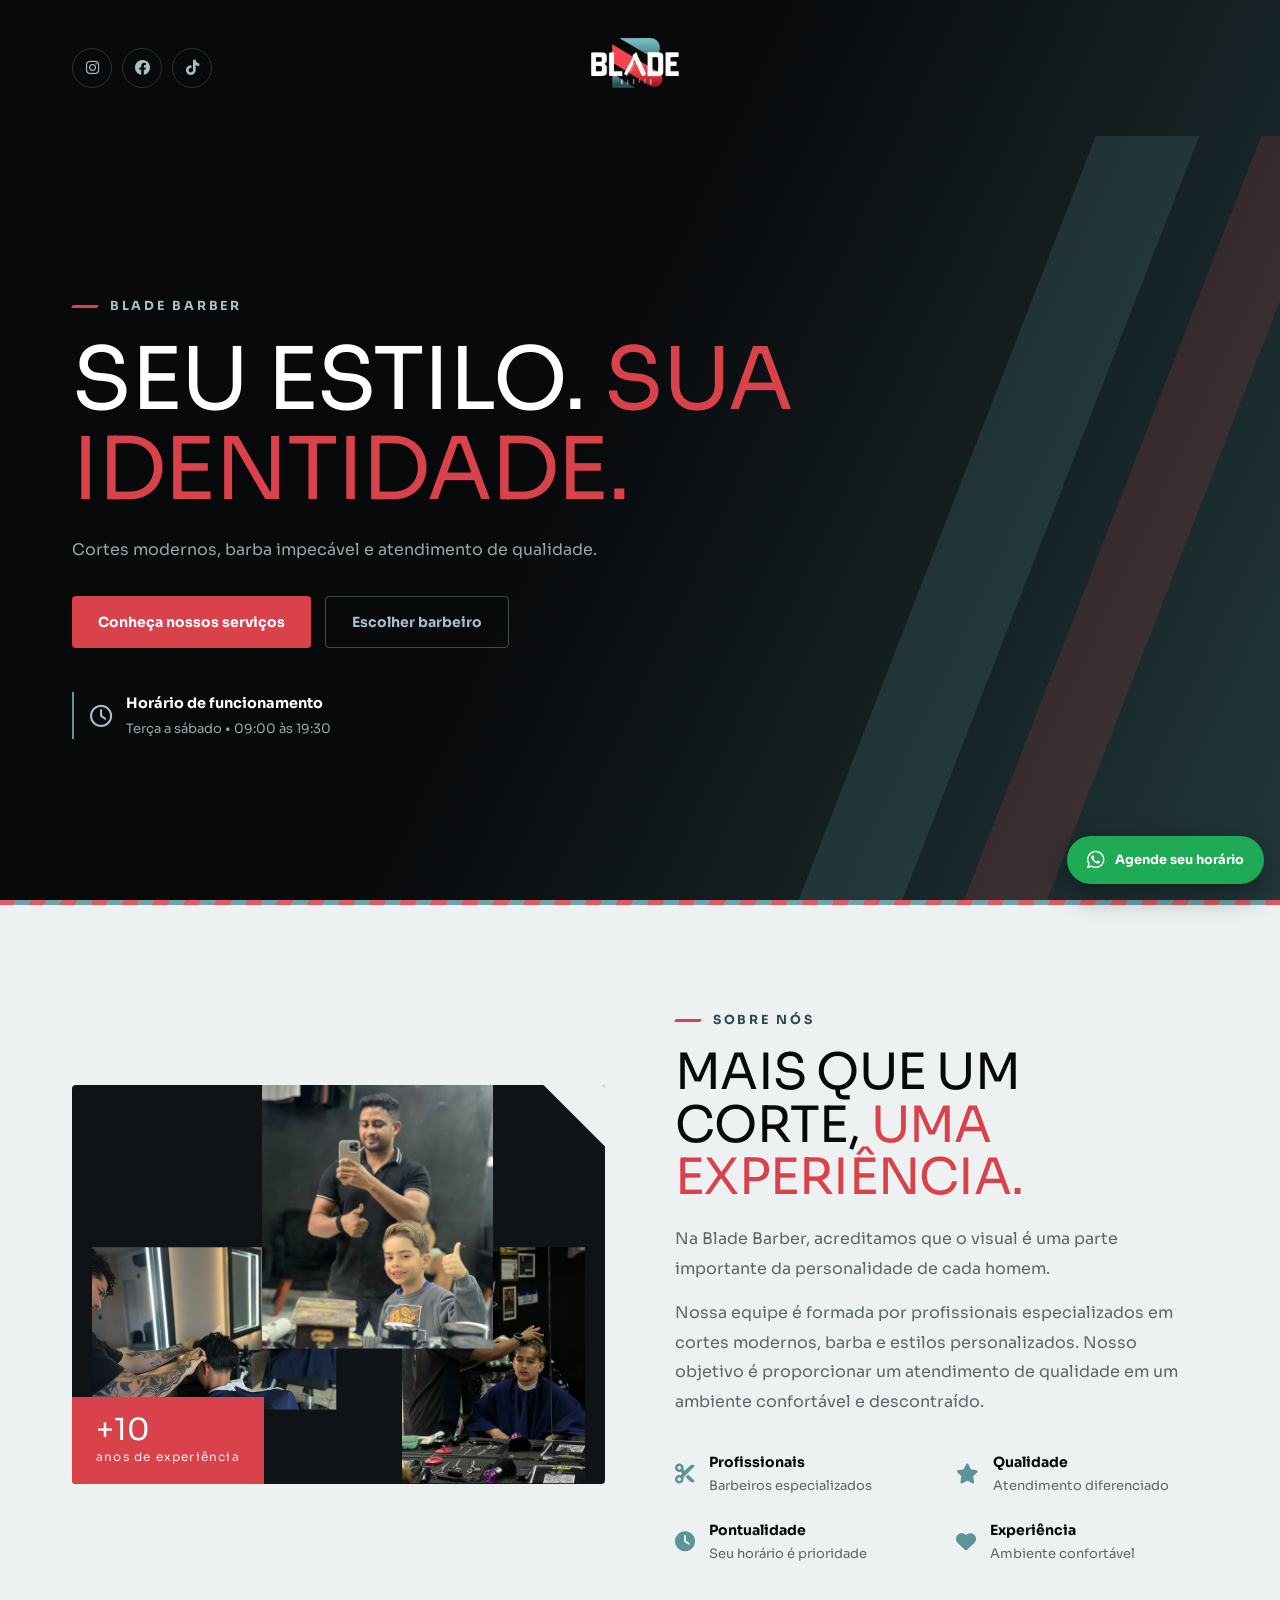
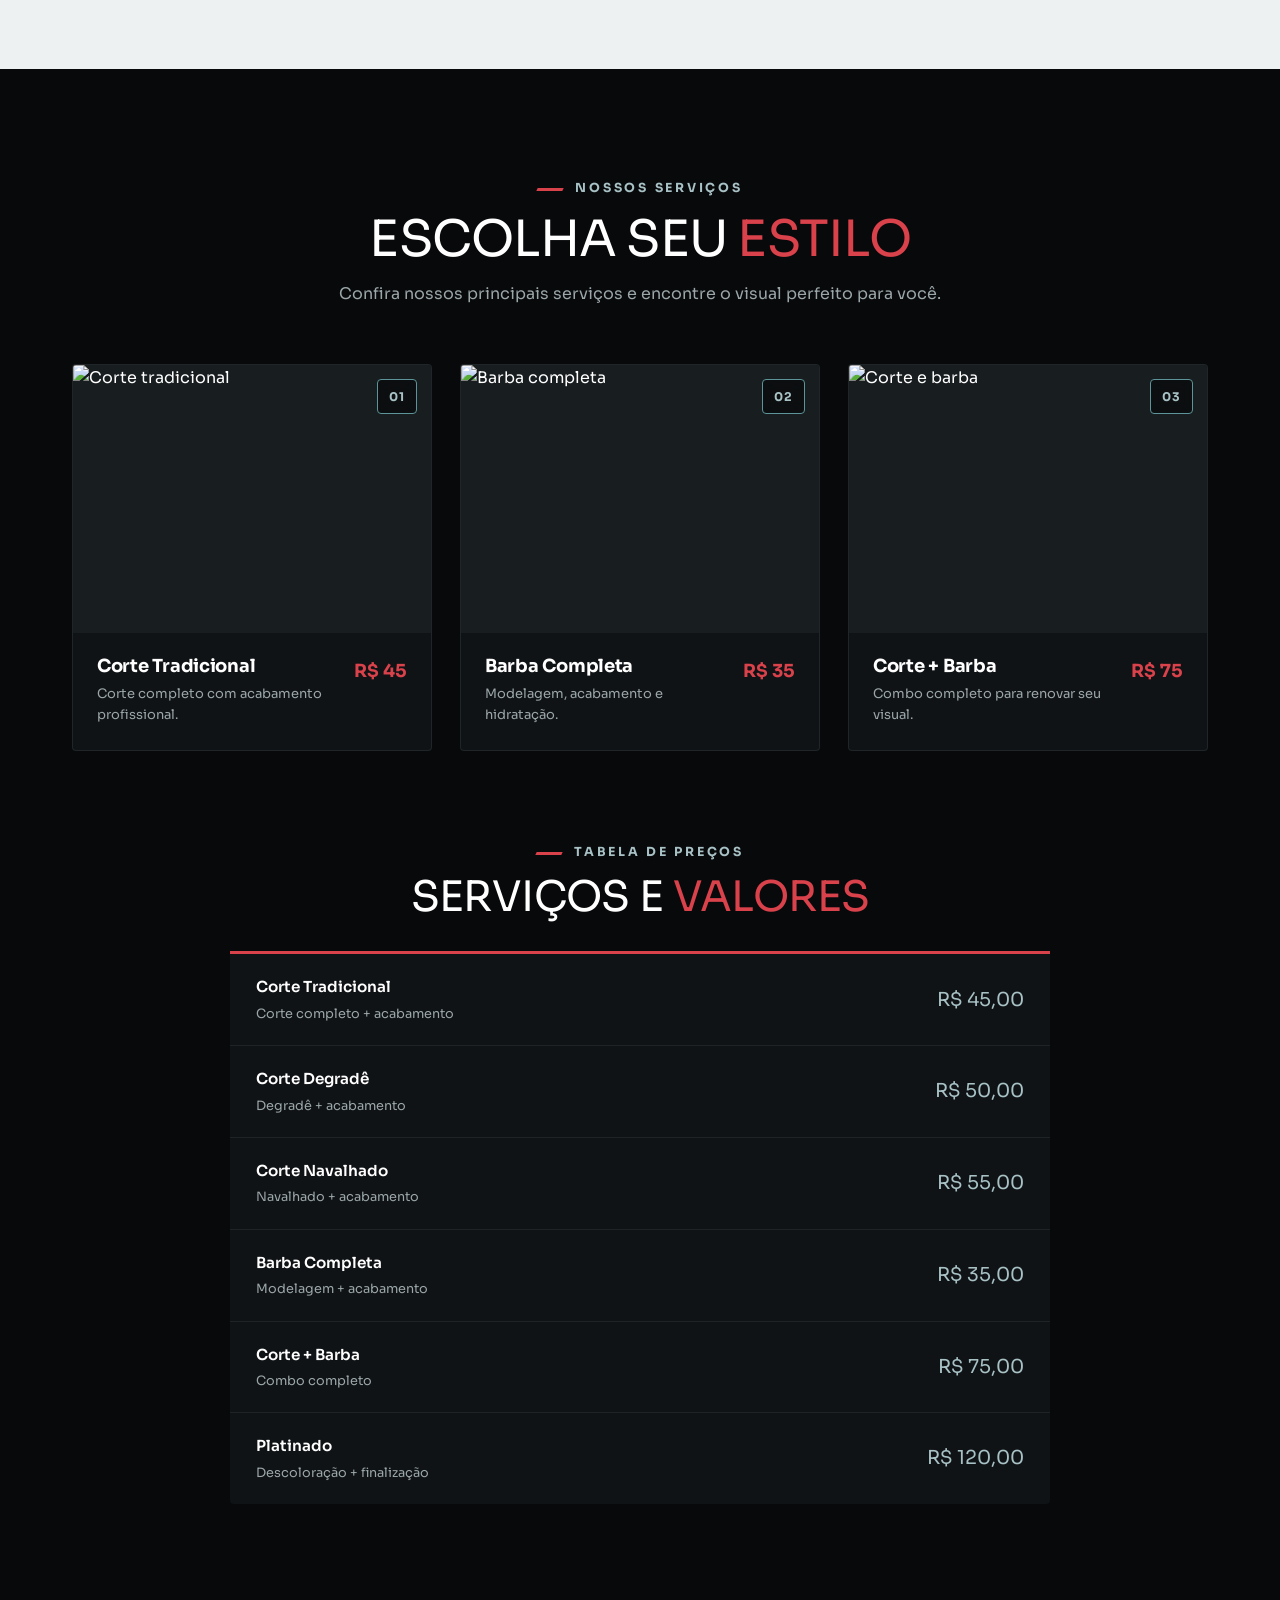
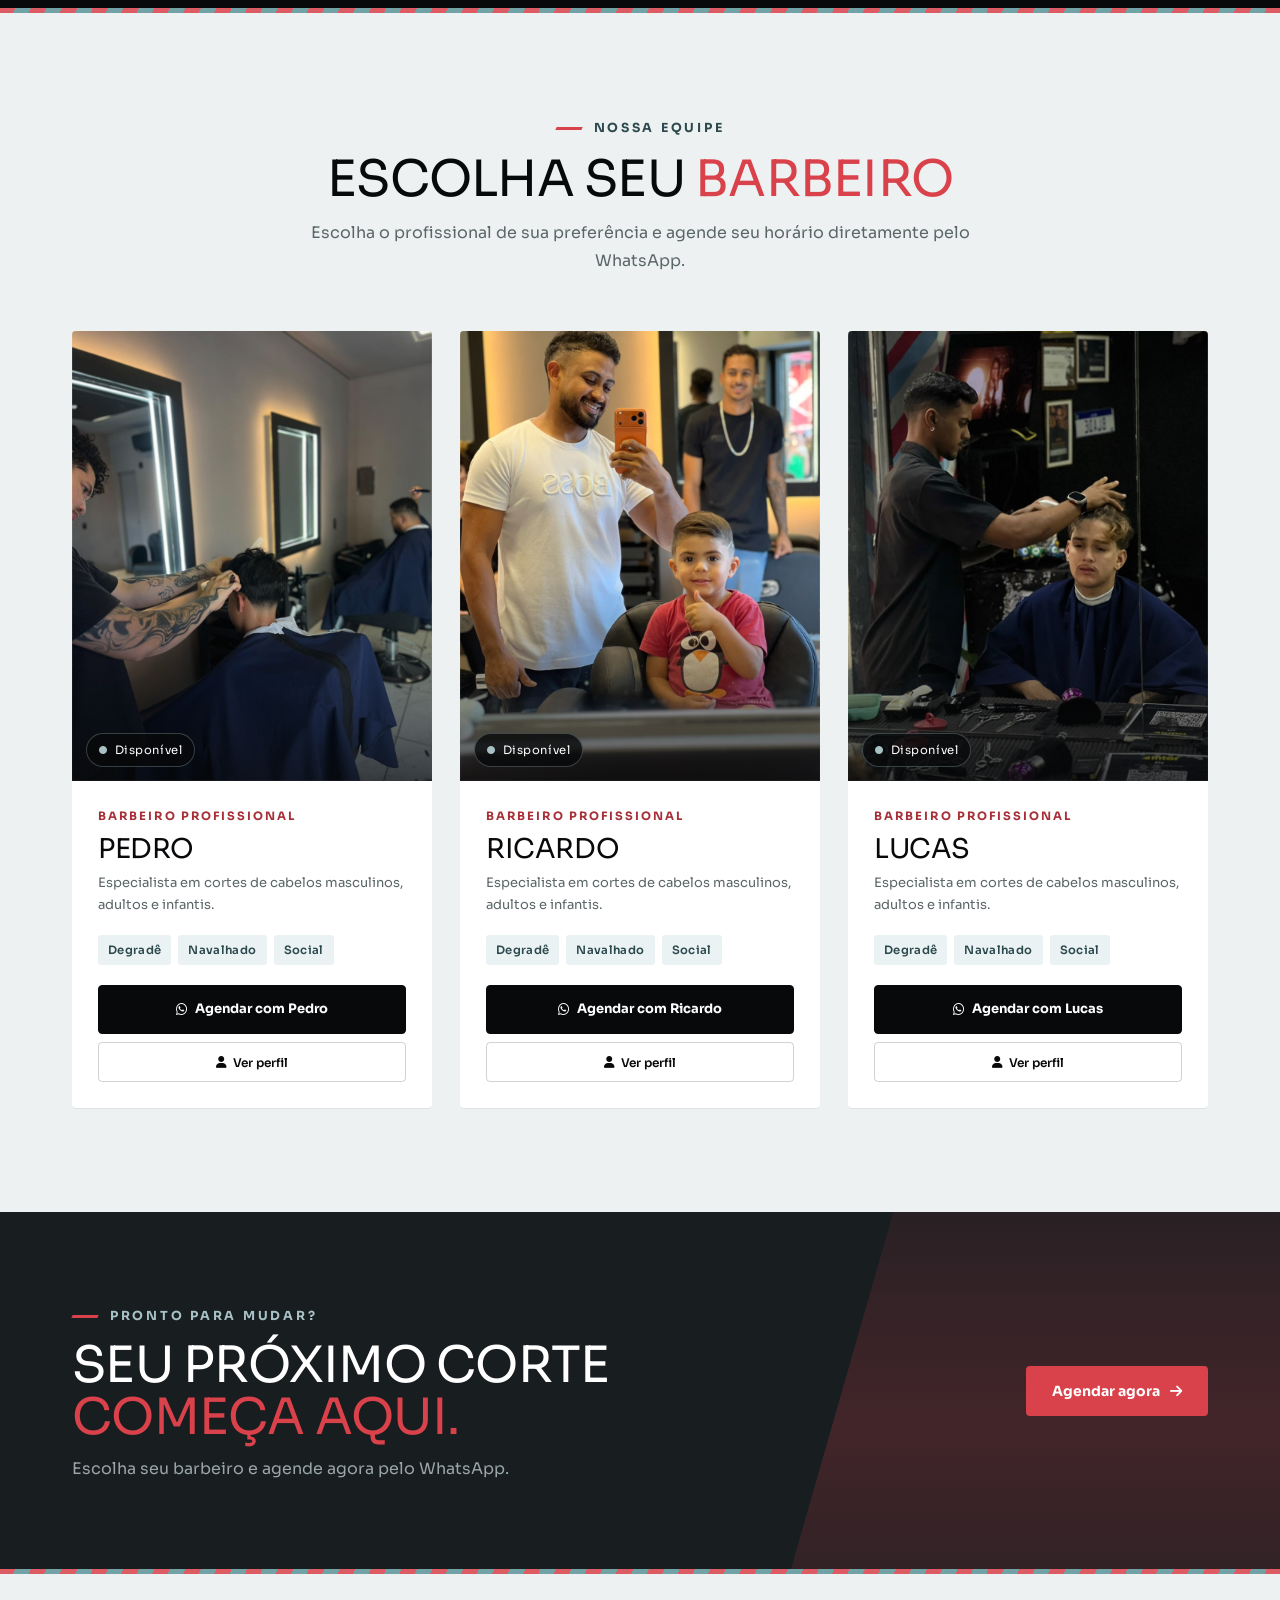
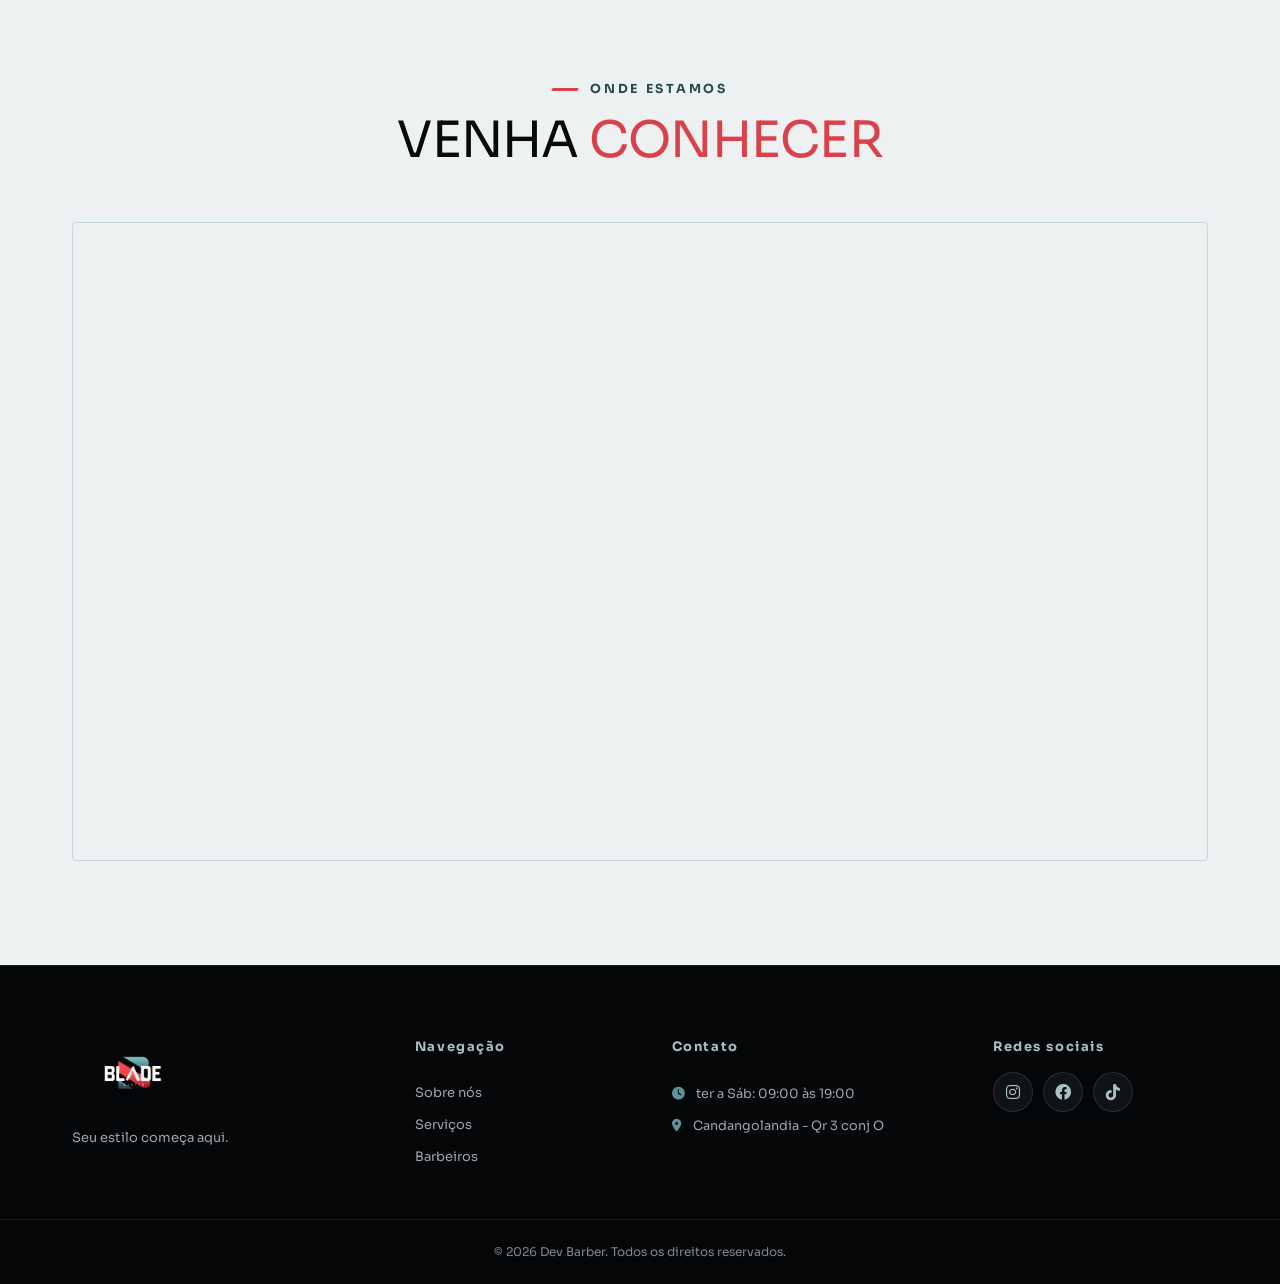
==== commit 6ea3ee6b: "atualização" ====
--- a/Barbearia/index.html
+++ b/Barbearia/index.html
@@ -630,13 +630,27 @@
 
                         <button
                             class="whatsapp-barber"
-                            data-barber="Pedro Oliveira"
-                            data-phone="5561999999999"
+                            data-barber="Pedro"
+                            data-phone="5561982415054"
                         >
 
                             <i class="fa-brands fa-whatsapp"></i>
 
                             Agendar com Pedro
+
+                        </button>
+
+                        <button
+                            class="profile-barber"
+                            type="button"
+                            data-barber="Pedro"
+                            data-specialties="Degradê, Navalhado, Social"
+                            data-images="assets/pedro-corte1.jpg,assets/pedro-corte2.jpg,assets/pedro-corte3.jpg"
+                        >
+
+                            <i class="fa-solid fa-user"></i>
+
+                            Ver perfil
 
                         </button>
 
@@ -695,12 +709,26 @@
                         <button
                             class="whatsapp-barber"
                             data-barber="Ricardo"
-                            data-phone="5561988888888"
+                            data-phone="556184560098"
                         >
 
                             <i class="fa-brands fa-whatsapp"></i>
 
                             Agendar com Ricardo
+
+                        </button>
+
+                        <button
+                            class="profile-barber"
+                            type="button"
+                            data-barber="Ricardo"
+                            data-specialties="Degradê, Navalhado, Social"
+                            data-images="assets/ricardo-corte1.jpg,assets/ricardo-corte2.jpg,assets/ricardo-corte3.jpg"
+                        >
+
+                            <i class="fa-solid fa-user"></i>
+
+                            Ver perfil
 
                         </button>
 
@@ -759,12 +787,26 @@
                         <button
                             class="whatsapp-barber"
                             data-barber="Lucas"
-                            data-phone="5561977777777"
+                            data-phone="5561993874285"
                         >
 
                             <i class="fa-brands fa-whatsapp"></i>
 
                             Agendar com Lucas
+
+                        </button>
+
+                        <button
+                            class="profile-barber"
+                            type="button"
+                            data-barber="Lucas"
+                            data-specialties="Degradê, Navalhado, Social"
+                            data-images="assets/lucas-corte1.jpg,assets/lucas-corte2.jpg,assets/lucas-corte3.jpg"
+                        >
+
+                            <i class="fa-solid fa-user"></i>
+
+                            Ver perfil
 
                         </button>
 
@@ -977,6 +1019,62 @@
     </a>
 
 
+    <!-- ================= MODAL PERFIL DO BARBEIRO ================= -->
+
+    <div
+        class="profile-modal"
+        id="profileModal"
+        aria-hidden="true"
+    >
+
+        <div
+            class="profile-modal-overlay"
+            data-close-profile
+        ></div>
+
+        <div
+            class="profile-modal-content"
+            role="dialog"
+            aria-modal="true"
+            aria-labelledby="profileModalTitle"
+        >
+
+            <button
+                class="profile-modal-close"
+                type="button"
+                aria-label="Fechar perfil"
+                data-close-profile
+            >
+                <i class="fa-solid fa-xmark"></i>
+            </button>
+
+            <div class="profile-modal-header">
+
+                <span class="section-tag">
+                    PERFIL DO BARBEIRO
+                </span>
+
+                <h2 id="profileModalTitle">
+                    Barbeiro
+                </h2>
+
+                <div
+                    class="profile-modal-specialties"
+                    id="profileModalSpecialties"
+                ></div>
+
+            </div>
+
+            <div
+                class="profile-gallery"
+                id="profileGallery"
+            ></div>
+
+        </div>
+
+    </div>
+
+
     <!-- ================= AOS ================= -->
 
     <script src="https://unpkg.com/aos@2.3.1/dist/aos.js"></script>
@@ -987,4 +1085,3 @@
 </body>
 
 </html>
-
--- a/Barbearia/style.css
+++ b/Barbearia/style.css
@@ -1,17 +1,27 @@
 /* =========================================================
-   BLADE BARBER — CSS
+   BLADE BARBER — CSS (responsivo)
    Paleta extraída da logo: preto, teal acinzentado,
    vermelho coral e branco.
 
-   No <head> do HTML, adicione:
+   No <head> do HTML, use:
 
    <meta name="viewport"
          content="width=device-width, initial-scale=1, viewport-fit=cover">
 
    <link rel="preconnect" href="https://fonts.googleapis.com">
    <link rel="preconnect" href="https://fonts.gstatic.com" crossorigin>
-   <link href="https://fonts.googleapis.com/css2?family=Archivo+Black&family=Sora:wght@300;400;600;700&display=swap"
+   <link href="https://fonts.googleapis.com/css2?family=Archivo+Black&family=Sora:wght@300;400;500;600;700;800&display=swap"
          rel="stylesheet">
+
+   Breakpoints usados:
+   - 1600px+  telas grandes (container maior)
+   - 1920px+  monitores full HD / 4K (escala de fonte)
+   - 1000px+  3 colunas (cards)
+   - 900px+   duas colunas (sobre) e footer em 4 colunas
+   - 640px+   2 colunas (cards)
+   - até 640px celular (header em 2 linhas, botões empilhados)
+   - até 400px celular pequeno
+   - paisagem baixa (celular deitado)
 ========================================================= */
 
 /* =========================
@@ -32,6 +42,8 @@
   --claro: #edf1f1;        /* seções claras: branco com sopro de teal */
   --cinza: #9aa6a8;        /* texto secundário no escuro */
   --cinza-2: #5b6668;      /* texto secundário no claro */
+  --verde-whats: #1faa55;
+  --verde-whats-2: #178c45;
 
   /* Aliases dos nomes antigos, pra nada quebrar */
   --azul: var(--preto);
@@ -39,11 +51,13 @@
   --cinza-claro: var(--claro);
 
   /* Tipografia */
-  --display: "Archivo Black", "Sora", sans-serif;
-  --texto: "Sora", system-ui, sans-serif;
+  --display: "Archivo Black", "Sora", system-ui, sans-serif;
+  --texto: "Sora", system-ui, -apple-system, "Segoe UI", Roboto, sans-serif;
 
   /* Layout */
+  --container: 1200px;
   --gutter: clamp(16px, 5vw, 32px);
+  --gap-card: clamp(18px, 3vw, 28px);
   --raio: 4px;
 
   /* Proporção das áreas de imagem */
@@ -51,6 +65,33 @@
   --ratio-corte: 4 / 3;
   --ratio-barbeiro: 4 / 5;
   --ratio-mapa: 16 / 9;
+}
+
+/* Telas grandes: container e fontes crescem junto */
+@media (min-width: 1600px) {
+  :root {
+    --container: 1320px;
+  }
+}
+
+@media (min-width: 1920px) {
+  html {
+    font-size: 112.5%;
+  }
+
+  :root {
+    --container: 1440px;
+  }
+}
+
+@media (min-width: 2560px) {
+  html {
+    font-size: 125%;
+  }
+
+  :root {
+    --container: 1680px;
+  }
 }
 
 /* =========================
@@ -68,6 +109,7 @@
 html {
   scroll-behavior: smooth;
   -webkit-text-size-adjust: 100%;
+  text-size-adjust: 100%;
 }
 
 body {
@@ -76,8 +118,10 @@
   background: var(--preto);
   color: var(--branco);
   overflow-x: hidden;
+  overflow-x: clip;
   overflow-wrap: break-word;
   line-height: 1.6;
+  -webkit-font-smoothing: antialiased;
 }
 
 h1, h2, h3 {
@@ -85,6 +129,7 @@
   font-weight: 400;
   line-height: 1.05;
   letter-spacing: -0.015em;
+  text-wrap: balance;
 }
 
 img, svg, video, iframe {
@@ -102,7 +147,7 @@
 }
 
 button {
-  font-family: inherit;
+  font: inherit;
 }
 
 ::selection {
@@ -121,7 +166,7 @@
 ========================= */
 
 .container {
-  width: min(100%, 1200px);
+  width: min(100%, var(--container));
   margin-inline: auto;
   padding-inline: var(--gutter);
   padding-inline: max(var(--gutter), env(safe-area-inset-left), env(safe-area-inset-right));
@@ -129,27 +174,35 @@
 
 /* =========================
    HEADER
+   Coluna flex: o header ocupa a tela toda e o hero
+   preenche o que sobra, sem depender de calc().
 ========================= */
 
 .bg-home {
   position: relative;
+  display: flex;
+  flex-direction: column;
   min-height: 100vh;
   min-height: 100svh;
+  overflow: hidden; /* a lâmina decorativa nunca gera rolagem lateral */
   background:
     linear-gradient(115deg, rgba(8, 9, 11, 0.94) 45%, rgba(44, 74, 78, 0.72) 100%),
     url("assets/bg.jpg") center / cover no-repeat;
 }
 
+/* Três áreas: redes | logo | botão */
 .header-content {
   position: relative;
   z-index: 2;
+  flex: 0 0 auto;
   min-height: clamp(70px, 10vw, 92px);
-  display: flex;
-  align-items: center;
-  justify-content: space-between;
-  flex-wrap: wrap;
-  gap: clamp(8px, 2vw, 20px);
-  padding-top: env(safe-area-inset-top);
+  display: grid;
+  grid-template-columns: 1fr auto 1fr;
+  grid-template-areas: "icons logo .";
+  align-items: center;
+  column-gap: clamp(8px, 2vw, 20px);
+  padding-block: 12px;
+  padding-top: calc(12px + env(safe-area-inset-top, 0px));
 }
 
 /* =========================
@@ -159,16 +212,17 @@
 ========================= */
 
 .header-logo {
+  grid-area: logo;
+  justify-self: center;
   display: flex;
   align-items: center;
   min-width: 0;
-  flex: 0 1 auto;
 }
 
 .header-logo img {
-  height: clamp(36px, 8vw, 72px);
+  height: clamp(56px, 10vw, 112px);
   width: auto;
-  max-width: min(45vw, 220px);
+  max-width: min(60vw, 360px);
   object-fit: contain;
 }
 
@@ -177,47 +231,34 @@
 ========================= */
 
 .header-icons {
+  grid-area: icons;
+  justify-self: start;
   display: flex;
   align-items: center;
   gap: clamp(6px, 1.5vw, 10px);
 }
 
 .header-icons a {
-  width: clamp(34px, 9vw, 38px);
-  height: clamp(34px, 9vw, 38px);
+  width: clamp(34px, 9vw, 40px);
+  height: clamp(34px, 9vw, 40px);
   display: flex;
   align-items: center;
   justify-content: center;
   border-radius: 50%;
   border: 1px solid rgba(167, 193, 197, 0.22);
   color: var(--teal-claro);
-  font-size: clamp(12px, 3vw, 15px);
+  font-size: clamp(0.8rem, 3vw, 0.95rem);
   transition: color 0.25s, border-color 0.25s, background 0.25s;
 }
 
-.header-icons a:hover {
-  background: var(--teal-escuro);
-  border-color: var(--teal);
-  color: var(--branco);
-}
-
 /* =========================
    BOTÃO HEADER
+   Removido do layout. Se o <a class="header-button">
+   ainda estiver no HTML, fica escondido.
 ========================= */
 
 .header-button {
-  padding: clamp(10px, 2vw, 13px) clamp(12px, 3vw, 20px);
-  background: var(--vermelho);
-  border-radius: var(--raio);
-  font-size: clamp(10px, 2.6vw, 12px);
-  font-weight: 700;
-  letter-spacing: 0.04em;
-  white-space: nowrap;
-  transition: background 0.25s;
-}
-
-.header-button:hover {
-  background: var(--vermelho-2);
+  display: none;
 }
 
 /* =========================
@@ -227,7 +268,7 @@
 .hero {
   position: relative;
   z-index: 1;
-  min-height: calc(100svh - clamp(70px, 10vw, 92px));
+  flex: 1 0 auto;
   display: flex;
   flex-direction: column;
   justify-content: center;
@@ -260,7 +301,7 @@
   align-items: center;
   gap: 12px;
   color: var(--teal-claro);
-  font-size: clamp(11px, 2.5vw, 12px);
+  font-size: clamp(0.72rem, 2.5vw, 0.78rem);
   font-weight: 700;
   letter-spacing: 0.22em;
 }
@@ -275,42 +316,56 @@
   flex-shrink: 0;
 }
 
+/* Em fundo claro a tag precisa de mais contraste */
+.about .section-tag,
+.barbers .section-tag,
+.location .section-tag,
+.profile-modal .section-tag {
+  color: var(--teal-escuro);
+}
+
 .hero h1 {
   max-width: 14ch;
   margin: 18px 0 20px;
-  font-size: clamp(38px, 9vw, 86px);
+  font-size: clamp(1.9rem, 8vw, 5.4rem);
   text-transform: uppercase;
 }
 
 .hero h1 span,
 .section-header h2 span,
 .about-description h2 span,
-.cta h2 span {
+.cta h2 span,
+.price-header h2 span {
   color: var(--vermelho);
 }
 
 .hero p {
   max-width: 54ch;
   color: var(--cinza);
-  font-size: clamp(14px, 3.4vw, 16px);
+  font-size: clamp(0.9rem, 3.4vw, 1rem);
   line-height: 1.75;
 }
 
 .hero-buttons {
   display: flex;
+  flex-wrap: wrap;
   gap: 14px;
-  flex-wrap: wrap;
   margin-top: 32px;
 }
 
+/* Botões: o ícone (<i>) e o texto ficam alinhados */
 .button-primary,
 .button-secondary {
-  padding: 15px 26px;
+  display: inline-flex;
+  align-items: center;
+  justify-content: center;
+  gap: 10px;
+  min-height: 48px;
+  padding: 14px 26px;
   border-radius: var(--raio);
   font-weight: 700;
-  font-size: 14px;
+  font-size: 0.875rem;
   text-align: center;
-  flex: 1 1 200px;
   transition: background 0.25s, border-color 0.25s, color 0.25s;
 }
 
@@ -319,19 +374,9 @@
   color: var(--branco);
 }
 
-.button-primary:hover {
-  background: var(--vermelho-2);
-}
-
 .button-secondary {
   border: 1px solid rgba(167, 193, 197, 0.35);
   color: var(--teal-claro);
-}
-
-.button-secondary:hover {
-  border-color: var(--teal-claro);
-  background: rgba(92, 148, 153, 0.12);
-  color: var(--branco);
 }
 
 .opening-hours {
@@ -345,7 +390,7 @@
 
 .opening-hours i {
   color: var(--teal-claro);
-  font-size: 22px;
+  font-size: 1.4rem;
   flex-shrink: 0;
 }
 
@@ -353,19 +398,16 @@
   display: flex;
   flex-direction: column;
   gap: 3px;
+  min-width: 0;
+}
+
+.opening-hours strong {
+  font-size: 0.9rem;
 }
 
 .opening-hours span {
   color: var(--cinza);
-  font-size: 13px;
-}
-
-/* Celular deitado */
-@media (orientation: landscape) and (max-height: 520px) {
-  .bg-home,
-  .hero {
-    min-height: auto;
-  }
+  font-size: 0.8125rem;
 }
 
 /* =========================
@@ -378,6 +420,16 @@
 .location {
   position: relative;
   padding-block: clamp(60px, 10vw, 104px);
+}
+
+/* Evita rolagem lateral com as animações do AOS */
+.about,
+.services,
+.barbers,
+.cta,
+.location {
+  overflow-x: hidden;
+  overflow-x: clip;
 }
 
 /* Fita diagonal no topo das seções: o corte da lâmina */
@@ -405,10 +457,11 @@
   color: var(--preto);
 }
 
+/* 1 coluna no celular e tablet, 2 colunas a partir de 900px */
 .about-content {
   display: grid;
-  grid-template-columns: repeat(auto-fit, minmax(min(330px, 100%), 1fr));
-  gap: clamp(35px, 6vw, 70px);
+  grid-template-columns: minmax(0, 1fr);
+  gap: clamp(32px, 6vw, 70px);
   align-items: center;
 }
 
@@ -457,19 +510,20 @@
 
 .about-badge strong {
   font-family: var(--display);
-  font-size: clamp(22px, 5vw, 30px);
+  font-weight: 400;
+  font-size: clamp(1.4rem, 5vw, 1.9rem);
   line-height: 1;
 }
 
 .about-badge span {
-  font-size: clamp(10px, 2.4vw, 11px);
+  font-size: clamp(0.68rem, 2.4vw, 0.75rem);
   letter-spacing: 0.1em;
   opacity: 0.9;
 }
 
 .about-description h2 {
   margin: 16px 0 20px;
-  font-size: clamp(28px, 6vw, 50px);
+  font-size: clamp(1.75rem, 6vw, 3.125rem);
   text-transform: uppercase;
 }
 
@@ -482,8 +536,8 @@
 
 .about-features {
   display: grid;
-  grid-template-columns: repeat(auto-fit, minmax(min(200px, 100%), 1fr));
-  gap: 22px;
+  grid-template-columns: repeat(2, minmax(0, 1fr));
+  gap: 22px clamp(16px, 3vw, 28px);
   margin-top: 34px;
 }
 
@@ -495,7 +549,7 @@
 
 .feature i {
   color: var(--teal);
-  font-size: 20px;
+  font-size: 1.25rem;
   flex-shrink: 0;
 }
 
@@ -508,12 +562,12 @@
 
 .feature strong {
   font-weight: 700;
-  font-size: 14px;
+  font-size: 0.875rem;
 }
 
 .feature span {
   color: var(--cinza-2);
-  font-size: 12px;
+  font-size: 0.8125rem;
 }
 
 /* =========================
@@ -531,7 +585,7 @@
 }
 
 .section-header h2 {
-  font-size: clamp(28px, 6vw, 50px);
+  font-size: clamp(1.75rem, 6vw, 3.125rem);
   margin: 14px 0;
   text-transform: uppercase;
 }
@@ -541,11 +595,17 @@
   line-height: 1.75;
 }
 
-/* 3, 2 ou 1 coluna automaticamente */
-.haircuts {
+/* Grade dos cards (serviços e barbeiros)
+   celular: 1 coluna | tablet: 2 | desktop: 3
+   Se sobrar um card sozinho na última linha, ele fica centralizado. */
+.haircuts,
+.barbers-grid {
   display: grid;
-  grid-template-columns: repeat(auto-fit, minmax(min(280px, 100%), 1fr));
-  gap: clamp(18px, 3vw, 26px);
+  grid-template-columns: minmax(0, 1fr);
+  gap: var(--gap-card);
+  width: 100%;
+  max-width: 480px;
+  margin-inline: auto;
 }
 
 .haircut {
@@ -556,10 +616,6 @@
   display: flex;
   flex-direction: column;
   transition: border-color 0.3s;
-}
-
-.haircut:hover {
-  border-color: var(--teal);
 }
 
 .haircut-image {
@@ -578,21 +634,18 @@
   transition: transform 0.6s ease;
 }
 
-.haircut:hover .haircut-image img {
-  transform: scale(1.05);
-}
-
 .service-number {
   position: absolute;
   top: 14px;
   right: 14px;
   padding: 7px 11px;
   background: rgba(8, 9, 11, 0.7);
+  -webkit-backdrop-filter: blur(6px);
   backdrop-filter: blur(6px);
   border: 1px solid var(--teal);
   color: var(--teal-claro);
   border-radius: var(--raio);
-  font-size: 11px;
+  font-size: 0.75rem;
   font-weight: 700;
   letter-spacing: 0.08em;
 }
@@ -609,25 +662,25 @@
 
 .haircut-info > div {
   min-width: 0;
-  flex: 1 1 180px;
+  flex: 1 1 150px;
 }
 
 .haircut-info h3 {
   font-family: var(--texto);
   font-weight: 700;
-  font-size: clamp(16px, 4vw, 18px);
+  font-size: clamp(1rem, 4vw, 1.125rem);
   margin-bottom: 8px;
 }
 
 .haircut-info p {
   color: var(--cinza);
-  font-size: 12.5px;
+  font-size: 0.8125rem;
   line-height: 1.6;
 }
 
 .price {
   font-family: var(--display);
-  font-size: 18px;
+  font-size: 1.125rem;
   color: var(--vermelho);
   white-space: nowrap;
 }
@@ -648,7 +701,7 @@
 
 .price-header h2 {
   margin-top: 12px;
-  font-size: clamp(26px, 5.5vw, 42px);
+  font-size: clamp(1.6rem, 5.5vw, 2.625rem);
   text-transform: uppercase;
 }
 
@@ -659,23 +712,19 @@
   overflow: hidden;
 }
 
+/* Nome à esquerda, preço à direita, sempre na mesma linha */
 .price-item {
   display: flex;
-  flex-wrap: wrap;
   justify-content: space-between;
   align-items: center;
-  gap: 8px 20px;
-  padding: clamp(16px, 3.5vw, 21px) clamp(16px, 4vw, 26px);
+  gap: 8px clamp(12px, 3vw, 20px);
+  padding: clamp(14px, 3.5vw, 21px) clamp(16px, 4vw, 26px);
   border-bottom: 1px solid rgba(167, 193, 197, 0.09);
   transition: background 0.25s;
 }
 
 .price-item:last-child {
   border-bottom: 0;
-}
-
-.price-item:hover {
-  background: rgba(92, 148, 153, 0.07);
 }
 
 .price-item div {
@@ -683,22 +732,24 @@
   flex-direction: column;
   gap: 4px;
   min-width: 0;
-  flex: 1 1 200px;
+  flex: 1 1 auto;
 }
 
 .price-item div strong {
   font-weight: 600;
-  font-size: 15px;
+  font-size: clamp(0.875rem, 3.6vw, 0.95rem);
 }
 
 .price-item span {
   color: var(--cinza);
-  font-size: clamp(10px, 2.6vw, 12px);
+  font-size: clamp(0.72rem, 2.8vw, 0.8rem);
 }
 
 .price-item > strong {
+  flex: 0 0 auto;
   font-family: var(--display);
-  font-size: 19px;
+  font-weight: 400;
+  font-size: clamp(0.95rem, 4.4vw, 1.2rem);
   color: var(--teal-claro);
   white-space: nowrap;
 }
@@ -714,12 +765,6 @@
 
 .barbers .section-header p {
   color: var(--cinza-2);
-}
-
-.barbers-grid {
-  display: grid;
-  grid-template-columns: repeat(auto-fit, minmax(min(290px, 100%), 1fr));
-  gap: clamp(18px, 3vw, 26px);
 }
 
 .barber-card {
@@ -763,12 +808,12 @@
   bottom: 14px;
   z-index: 1;
   max-width: calc(100% - 28px);
-  padding: 7px 11px;
+  padding: 7px 12px;
   background: rgba(8, 9, 11, 0.8);
   border: 1px solid rgba(167, 193, 197, 0.3);
   color: var(--branco);
   border-radius: 20px;
-  font-size: 10px;
+  font-size: 0.72rem;
   letter-spacing: 0.05em;
   display: flex;
   align-items: center;
@@ -777,7 +822,7 @@
 
 .barber-status i {
   color: var(--teal-claro);
-  font-size: 7px;
+  font-size: 0.5rem;
 }
 
 .barber-info {
@@ -788,21 +833,21 @@
 }
 
 .barber-role {
-  color: var(--vermelho);
-  font-size: 10px;
+  color: var(--vermelho-2);
+  font-size: 0.72rem;
   font-weight: 700;
   letter-spacing: 0.18em;
 }
 
 .barber-info h3 {
   margin: 9px 0;
-  font-size: clamp(21px, 5vw, 27px);
+  font-size: clamp(1.3rem, 5vw, 1.7rem);
   text-transform: uppercase;
 }
 
 .barber-info p {
   color: var(--cinza-2);
-  font-size: 13px;
+  font-size: 0.8125rem;
   line-height: 1.65;
 }
 
@@ -818,29 +863,49 @@
   background: rgba(92, 148, 153, 0.12);
   color: var(--teal-escuro);
   border-radius: 3px;
-  font-size: 10px;
+  font-size: 0.72rem;
   font-weight: 600;
   letter-spacing: 0.03em;
 }
 
 /* Botão WhatsApp do barbeiro: sóbrio, verde só no hover */
 .whatsapp-barber {
+  display: flex;
+  align-items: center;
+  justify-content: center;
+  gap: 8px;
   width: 100%;
+  min-height: 48px;
   margin-top: auto;
-  padding: 14px;
+  padding: 13px;
   border: 1px solid var(--preto);
   background: var(--preto);
   color: var(--branco);
   border-radius: var(--raio);
   cursor: pointer;
   font-weight: 700;
-  font-size: 13px;
+  font-size: 0.8125rem;
   transition: background 0.25s, border-color 0.25s;
 }
 
-.whatsapp-barber:hover {
-  background: #1faa55;
-  border-color: #1faa55;
+/* Botão pequeno: ver perfil */
+.profile-barber {
+  display: flex;
+  align-items: center;
+  justify-content: center;
+  gap: 6px;
+  width: 100%;
+  min-height: 40px;
+  margin-top: 8px;
+  padding: 9px 12px;
+  border: 1px solid rgba(8, 9, 11, 0.18);
+  background: transparent;
+  color: var(--preto);
+  border-radius: var(--raio);
+  cursor: pointer;
+  font-weight: 600;
+  font-size: 0.75rem;
+  transition: background 0.25s, color 0.25s, border-color 0.25s;
 }
 
 /* =========================
@@ -884,8 +949,13 @@
   min-width: 0;
 }
 
+/* O botão do CTA mantém o tamanho natural (não estica) */
+.cta .button-primary {
+  flex: 0 0 auto;
+}
+
 .cta h2 {
-  font-size: clamp(26px, 6vw, 50px);
+  font-size: clamp(1.65rem, 6vw, 3.125rem);
   margin: 12px 0;
   text-transform: uppercase;
 }
@@ -906,6 +976,7 @@
 .map-container {
   width: 100%;
   aspect-ratio: var(--ratio-mapa);
+  min-height: 260px;
   overflow: hidden;
   border-radius: var(--raio);
   border: 1px solid rgba(92, 148, 153, 0.25);
@@ -918,12 +989,6 @@
   filter: grayscale(0.35) contrast(1.05);
 }
 
-@media (max-width: 700px) {
-  .map-container {
-    aspect-ratio: 4 / 3;
-  }
-}
-
 /* =========================
    FOOTER
 ========================= */
@@ -936,7 +1001,7 @@
 
 .footer-content {
   display: grid;
-  grid-template-columns: repeat(auto-fit, minmax(min(210px, 100%), 1fr));
+  grid-template-columns: minmax(0, 1fr);
   gap: clamp(28px, 4vw, 42px);
   padding-bottom: clamp(35px, 6vw, 52px);
 }
@@ -951,7 +1016,7 @@
 
 .footer-brand p {
   color: var(--cinza);
-  font-size: 13px;
+  font-size: 0.8125rem;
   max-width: 42ch;
 }
 
@@ -959,7 +1024,7 @@
   font-family: var(--texto);
   font-weight: 700;
   margin-bottom: 18px;
-  font-size: 13px;
+  font-size: 0.8125rem;
   letter-spacing: 0.12em;
   color: var(--teal-claro);
 }
@@ -972,12 +1037,8 @@
 
 .footer-links a {
   color: var(--cinza);
-  font-size: 13px;
+  font-size: 0.8125rem;
   transition: color 0.2s;
-}
-
-.footer-links a:hover {
-  color: var(--vermelho);
 }
 
 .footer-contact {
@@ -988,7 +1049,7 @@
 
 .footer-contact span {
   color: var(--cinza);
-  font-size: 12.5px;
+  font-size: 0.8rem;
 }
 
 .footer-contact i {
@@ -1003,8 +1064,8 @@
 }
 
 .footer-social a {
-  width: 38px;
-  height: 38px;
+  width: 40px;
+  height: 40px;
   display: flex;
   align-items: center;
   justify-content: center;
@@ -1015,22 +1076,16 @@
   transition: background 0.25s, color 0.25s, border-color 0.25s;
 }
 
-.footer-social a:hover {
-  background: var(--vermelho);
-  border-color: var(--vermelho);
-  color: var(--branco);
-}
-
 .footer-bottom {
   border-top: 1px solid rgba(167, 193, 197, 0.1);
-  padding: 22px;
+  padding: 22px var(--gutter);
   padding-bottom: max(22px, env(safe-area-inset-bottom));
   text-align: center;
 }
 
 .footer-bottom p {
-  color: #4b5557;
-  font-size: 11px;
+  color: #7d8a8c;
+  font-size: 0.75rem;
 }
 
 /* =========================
@@ -1048,26 +1103,271 @@
   gap: 10px;
 
   padding: 14px 20px;
-  background: #1faa55;
+  background: var(--verde-whats);
   color: var(--branco);
 
   border-radius: 30px;
   box-shadow: 0 10px 28px rgba(8, 9, 11, 0.45);
 
-  font-size: 12.5px;
+  font-size: 0.8rem;
   font-weight: 700;
   transition: background 0.25s;
 }
 
-.btn-whatsapp:hover {
-  background: #178c45;
-}
-
 .btn-whatsapp i {
-  font-size: 20px;
-}
-
-@media (max-width: 600px) {
+  font-size: 1.25rem;
+}
+
+/* =========================
+   MODAL — PERFIL DO BARBEIRO
+========================= */
+
+.profile-modal {
+  position: fixed;
+  inset: 0;
+  z-index: 9999;
+  display: flex;
+  align-items: center;
+  justify-content: center;
+  padding: max(20px, env(safe-area-inset-top)) max(20px, env(safe-area-inset-right)) max(20px, env(safe-area-inset-bottom)) max(20px, env(safe-area-inset-left));
+  visibility: hidden;
+  opacity: 0;
+  pointer-events: none;
+  transition: opacity 0.25s ease, visibility 0.25s ease;
+}
+
+.profile-modal.is-open {
+  visibility: visible;
+  opacity: 1;
+  pointer-events: auto;
+}
+
+.profile-modal-overlay {
+  position: absolute;
+  inset: 0;
+  background: rgba(8, 9, 11, 0.78);
+  -webkit-backdrop-filter: blur(4px);
+  backdrop-filter: blur(4px);
+}
+
+.profile-modal-content {
+  position: relative;
+  z-index: 1;
+  width: min(900px, 100%);
+  max-height: min(90vh, 850px);
+  max-height: min(90dvh, 850px);
+  overflow-y: auto;
+  overscroll-behavior: contain;
+  padding: clamp(22px, 4vw, 34px);
+  background: var(--branco);
+  color: var(--preto);
+  border-radius: 8px;
+  box-shadow: 0 25px 70px rgba(0, 0, 0, 0.35);
+}
+
+.profile-modal-close {
+  position: absolute;
+  top: 14px;
+  right: 14px;
+  width: 44px;
+  height: 44px;
+  display: grid;
+  place-items: center;
+  border: 1px solid rgba(8, 9, 11, 0.12);
+  border-radius: 50%;
+  background: var(--branco);
+  color: var(--preto);
+  cursor: pointer;
+  font-size: 1rem;
+  transition: 0.2s ease;
+}
+
+.profile-modal-header {
+  padding-right: 52px;
+  margin-bottom: 22px;
+}
+
+.profile-modal-header h2 {
+  margin: 8px 0 12px;
+  font-size: clamp(1.6rem, 5vw, 2.4rem);
+  text-transform: uppercase;
+}
+
+.profile-modal-specialties {
+  display: flex;
+  flex-wrap: wrap;
+  gap: 7px;
+}
+
+.profile-modal-specialties span {
+  padding: 6px 10px;
+  background: rgba(92, 148, 153, 0.12);
+  color: var(--teal-escuro);
+  border-radius: 3px;
+  font-size: 0.72rem;
+  font-weight: 600;
+}
+
+.profile-gallery {
+  display: grid;
+  grid-template-columns: repeat(3, minmax(0, 1fr));
+  gap: 12px;
+}
+
+.profile-gallery-item {
+  aspect-ratio: 4 / 5;
+  overflow: hidden;
+  background: var(--claro);
+  border-radius: 5px;
+}
+
+.profile-gallery-item img {
+  width: 100%;
+  height: 100%;
+  display: block;
+  object-fit: cover;
+}
+
+.profile-gallery-empty {
+  grid-column: 1 / -1;
+  padding: 35px 20px;
+  text-align: center;
+  background: var(--claro);
+  color: var(--cinza-2);
+  border-radius: 5px;
+  font-size: 0.8125rem;
+}
+
+body.profile-modal-open {
+  overflow: hidden;
+}
+
+/* =========================================================
+   RESPONSIVO
+   Do maior para o menor. Cada bloco só muda o que precisa.
+========================================================= */
+
+/* ---------- 640px pra cima: 2 colunas nos cards ---------- */
+
+@media (min-width: 640px) {
+  .haircuts,
+  .barbers-grid {
+    grid-template-columns: repeat(2, minmax(0, 1fr));
+    max-width: none;
+  }
+
+  /* Card ímpar sozinho na última linha: centraliza */
+  .haircuts > :last-child:nth-child(odd),
+  .barbers-grid > :last-child:nth-child(odd) {
+    grid-column: 1 / -1;
+    justify-self: center;
+    width: calc((100% - var(--gap-card)) / 2);
+  }
+
+  .footer-content {
+    grid-template-columns: repeat(2, minmax(0, 1fr));
+  }
+}
+
+/* ---------- 900px pra cima: sobre em 2 colunas, footer em 4 ---------- */
+
+@media (min-width: 900px) {
+  .about-content {
+    grid-template-columns: repeat(2, minmax(0, 1fr));
+  }
+
+  .footer-content {
+    grid-template-columns: 1.4fr 1fr 1.3fr 1fr;
+  }
+}
+
+/* ---------- 1000px pra cima: 3 colunas nos cards ---------- */
+
+@media (min-width: 1000px) {
+  .haircuts,
+  .barbers-grid {
+    grid-template-columns: repeat(3, minmax(0, 1fr));
+  }
+
+  .haircuts > :last-child:nth-child(odd),
+  .barbers-grid > :last-child:nth-child(odd) {
+    grid-column: auto;
+    justify-self: stretch;
+    width: auto;
+  }
+}
+
+/* ---------- Tablet e menor: sobre com imagem mais baixa ---------- */
+
+@media (max-width: 899px) {
+  .about-image {
+    aspect-ratio: 16 / 10;
+  }
+
+  /* Animações laterais do AOS viram subida suave (evita rolagem lateral) */
+  [data-aos="fade-right"],
+  [data-aos="fade-left"] {
+    transform: translate3d(0, 30px, 0);
+  }
+}
+
+/* ---------- Celular (até 640px) ---------- */
+
+@media (max-width: 640px) {
+  :root {
+    --ratio-barbeiro: 1 / 1;
+  }
+
+  /* Header em 1 linha: logo à esquerda, redes à direita */
+  .header-content {
+    grid-template-columns: minmax(0, 1fr) auto;
+    grid-template-areas: "logo icons";
+    column-gap: 12px;
+  }
+
+  .header-logo {
+    justify-self: start;
+  }
+
+  .header-logo img {
+    height: 56px;
+    max-width: 100%;
+  }
+
+  .hero::before {
+    display: none;
+  }
+
+  /* Botões do hero empilhados, largura total */
+  .hero-buttons {
+    flex-direction: column;
+    align-items: stretch;
+    width: 100%;
+  }
+
+  .about-image {
+    aspect-ratio: 16 / 11;
+  }
+
+  .haircut-image {
+    aspect-ratio: 16 / 10;
+  }
+
+  .map-container {
+    aspect-ratio: 4 / 3;
+  }
+
+  /* CTA: botão em largura total */
+  .cta .button-primary {
+    width: 100%;
+  }
+
+  /* Espaço no fim do footer pra o WhatsApp flutuante não cobrir o texto */
+  .footer-bottom {
+    padding-bottom: calc(22px + 64px + env(safe-area-inset-bottom));
+  }
+
+  /* WhatsApp flutuante vira botão redondo */
   .btn-whatsapp {
     width: 56px;
     height: 56px;
@@ -1079,49 +1379,168 @@
   .btn-whatsapp span {
     display: none;
   }
-}
-
-/* =========================
-   AJUSTES DE CELULAR
-   (o grosso do layout já é automático)
-========================= */
-
-@media (max-width: 600px) {
-  .hero::before {
-    display: none;
-  }
-
-  .hero-buttons {
-    width: 100%;
-  }
-
-  .button-primary,
-  .button-secondary {
-    flex: 1 1 100%;
-  }
-
-  .about-image {
-    aspect-ratio: 16 / 11;
-  }
-
-  .haircut-image {
-    aspect-ratio: 16 / 10;
-  }
-}
+
+  /* Modal ocupa quase a tela toda */
+  .profile-modal {
+    padding: max(10px, env(safe-area-inset-top)) max(10px, env(safe-area-inset-right)) max(10px, env(safe-area-inset-bottom)) max(10px, env(safe-area-inset-left));
+  }
+
+  .profile-modal-content {
+    max-height: 94vh;
+    max-height: 94dvh;
+    padding: 20px;
+  }
+
+  .profile-gallery {
+    grid-template-columns: repeat(2, minmax(0, 1fr));
+  }
+}
+
+/* ---------- Celular pequeno (até 400px) ---------- */
 
 @media (max-width: 400px) {
-  .header-logo img {
-    height: 32px;
-    max-width: 40vw;
-  }
-
-  .barber-photo {
-    aspect-ratio: 3 / 4;
-  }
-
   .hero-subtitle,
   .section-tag {
     letter-spacing: 0.14em;
+  }
+
+  .about-features {
+    grid-template-columns: minmax(0, 1fr);
+  }
+
+  .profile-gallery {
+    grid-template-columns: minmax(0, 1fr);
+  }
+}
+
+/* ---------- Celular deitado / telas muito baixas ---------- */
+
+@media (orientation: landscape) and (max-height: 520px) {
+  .bg-home {
+    min-height: auto;
+  }
+
+  .hero {
+    padding-block: 32px;
+  }
+
+  .hero h1 {
+    margin: 12px 0 14px;
+    font-size: clamp(1.75rem, 7vh, 3rem);
+  }
+
+  .hero-buttons {
+    margin-top: 20px;
+  }
+
+  .opening-hours {
+    margin-top: 20px;
+  }
+
+  .profile-modal-content {
+    max-height: 96vh;
+    max-height: 96dvh;
+  }
+}
+
+/* =========================
+   TOQUE (celular / tablet)
+   Alvos maiores e feedback ao tocar.
+========================= */
+
+@media (pointer: coarse) {
+  .profile-barber {
+    min-height: 44px;
+  }
+
+  .footer-links a {
+    display: inline-block;
+    padding-block: 4px;
+  }
+}
+
+.button-primary:active {
+  background: var(--vermelho-2);
+}
+
+.whatsapp-barber:active {
+  background: var(--verde-whats);
+  border-color: var(--verde-whats);
+}
+
+.profile-barber:active {
+  background: var(--preto);
+  color: var(--branco);
+  border-color: var(--preto);
+}
+
+.btn-whatsapp:active {
+  background: var(--verde-whats-2);
+}
+
+/* =========================
+   HOVER
+   Só em dispositivos com mouse: no toque, o hover
+   não fica "grudado" depois de tocar no botão.
+========================= */
+
+@media (hover: hover) {
+  .header-icons a:hover {
+    background: var(--teal-escuro);
+    border-color: var(--teal);
+    color: var(--branco);
+  }
+
+  .button-primary:hover {
+    background: var(--vermelho-2);
+  }
+
+  .button-secondary:hover {
+    border-color: var(--teal-claro);
+    background: rgba(92, 148, 153, 0.12);
+    color: var(--branco);
+  }
+
+  .haircut:hover {
+    border-color: var(--teal);
+  }
+
+  .haircut:hover .haircut-image img {
+    transform: scale(1.05);
+  }
+
+  .price-item:hover {
+    background: rgba(92, 148, 153, 0.07);
+  }
+
+  .whatsapp-barber:hover {
+    background: var(--verde-whats);
+    border-color: var(--verde-whats);
+  }
+
+  .profile-barber:hover {
+    background: var(--preto);
+    color: var(--branco);
+    border-color: var(--preto);
+  }
+
+  .footer-links a:hover {
+    color: var(--vermelho);
+  }
+
+  .footer-social a:hover {
+    background: var(--vermelho);
+    border-color: var(--vermelho);
+    color: var(--branco);
+  }
+
+  .btn-whatsapp:hover {
+    background: var(--verde-whats-2);
+  }
+
+  .profile-modal-close:hover {
+    background: var(--preto);
+    color: var(--branco);
   }
 }
 
@@ -1140,4 +1559,10 @@
     animation-duration: 0.01ms !important;
     transition-duration: 0.01ms !important;
   }
+
+  /* Sem animação de entrada do AOS: tudo já aparece no lugar */
+  [data-aos] {
+    opacity: 1 !important;
+    transform: none !important;
+  }
 }
